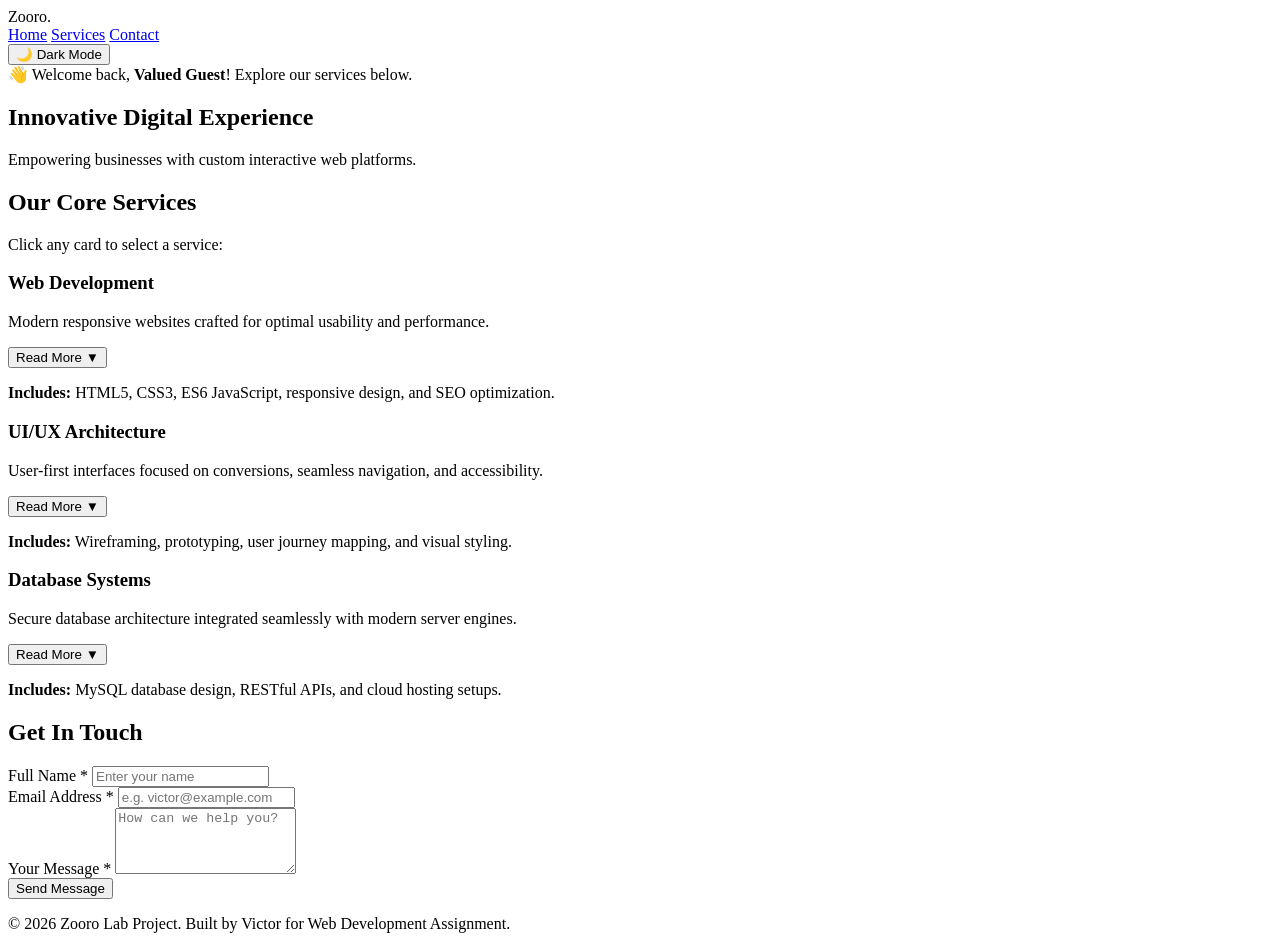
==== index.html @ 73b6a0a0 "Add files via upload" ====
<!DOCTYPE html>
<html lang="en">
<head>
    <meta charset="UTF-8">
    <meta name="viewport" content="width=device-width, initial-scale=1.0">
    <title>Zooro | Smart Web Solutions</title>
    <link rel="stylesheet" href="styles.css">
    <!-- Link External JavaScript with defer -->
    <script src="script.js" defer></script>
</head>
<body>

    <!-- Header Navigation -->
    <header class="navbar">
        <div class="logo">Zooro<span>.</span></div>
        <nav>
            <a href="index.html" class="active">Home</a>
            <a href="#services">Services</a>
            <a href="#contact">Contact</a>
        </nav>
        <button id="theme-toggle-btn" class="theme-btn">🌙 Dark Mode</button>
    </header>

    <!-- Welcome Banner (Rubric Feature 1) -->
    <section class="banner-section">
        <div id="welcome-banner" class="welcome-box">
            <!-- Dynamic JS Welcome Message renders here -->
        </div>
    </section>

    <!-- Main Hero Section -->
    <main class="container">
        <section class="hero">
            <h1>Innovative Digital Experience</h1>
            <p>Empowering businesses with custom interactive web platforms.</p>
        </section>

        <!-- Dynamic Services Section (Rubric Feature 3) -->
        <section id="services" class="services-section">
            <h2>Our Core Services</h2>
            <p>Click any card to select a service:</p>

            <div id="selection-status" class="selection-status" style="display: none;"></div>

            <div class="cards-grid">
                <!-- Service Card 1 -->
                <div class="card interactive-card">
                    <h3>Web Development</h3>
                    <p>Modern responsive websites crafted for optimal usability and performance.</p>
                    <button class="toggle-details-btn" data-target="info-1">Read More ▼</button>
                    <div id="info-1" class="extra-info hidden">
                        <p><strong>Includes:</strong> HTML5, CSS3, ES6 JavaScript, responsive design, and SEO optimization.</p>
                    </div>
                </div>

                <!-- Service Card 2 -->
                <div class="card interactive-card">
                    <h3>UI/UX Architecture</h3>
                    <p>User-first interfaces focused on conversions, seamless navigation, and accessibility.</p>
                    <button class="toggle-details-btn" data-target="info-2">Read More ▼</button>
                    <div id="info-2" class="extra-info hidden">
                        <p><strong>Includes:</strong> Wireframing, prototyping, user journey mapping, and visual styling.</p>
                    </div>
                </div>

                <!-- Service Card 3 -->
                <div class="card interactive-card">
                    <h3>Database Systems</h3>
                    <p>Secure database architecture integrated seamlessly with modern server engines.</p>
                    <button class="toggle-details-btn" data-target="info-3">Read More ▼</button>
                    <div id="info-3" class="extra-info hidden">
                        <p><strong>Includes:</strong> MySQL database design, RESTful APIs, and cloud hosting setups.</p>
                    </div>
                </div>
            </div>
        </section>

        <!-- Form Validation Section (Rubric Feature 2) -->
        <section id="contact" class="contact-section">
            <h2>Get In Touch</h2>
            <form id="contact-form" novalidate>
                <div class="form-group">
                    <label for="fullname">Full Name *</label>
                    <input type="text" id="fullname" name="fullname" placeholder="Enter your name">
                </div>

                <div class="form-group">
                    <label for="email">Email Address *</label>
                    <input type="email" id="email" name="email" placeholder="e.g. victor@example.com">
                </div>

                <div class="form-group">
                    <label for="message">Your Message *</label>
                    <textarea id="message" name="message" rows="4" placeholder="How can we help you?"></textarea>
                </div>

                <button type="submit" class="submit-btn">Send Message</button>
            </form>
        </section>
    </main>

    <footer>
        <p>&copy; 2026 Zooro Lab Project. Built by Victor for Web Development Assignment.</p>
    </footer>

</body>
</html>
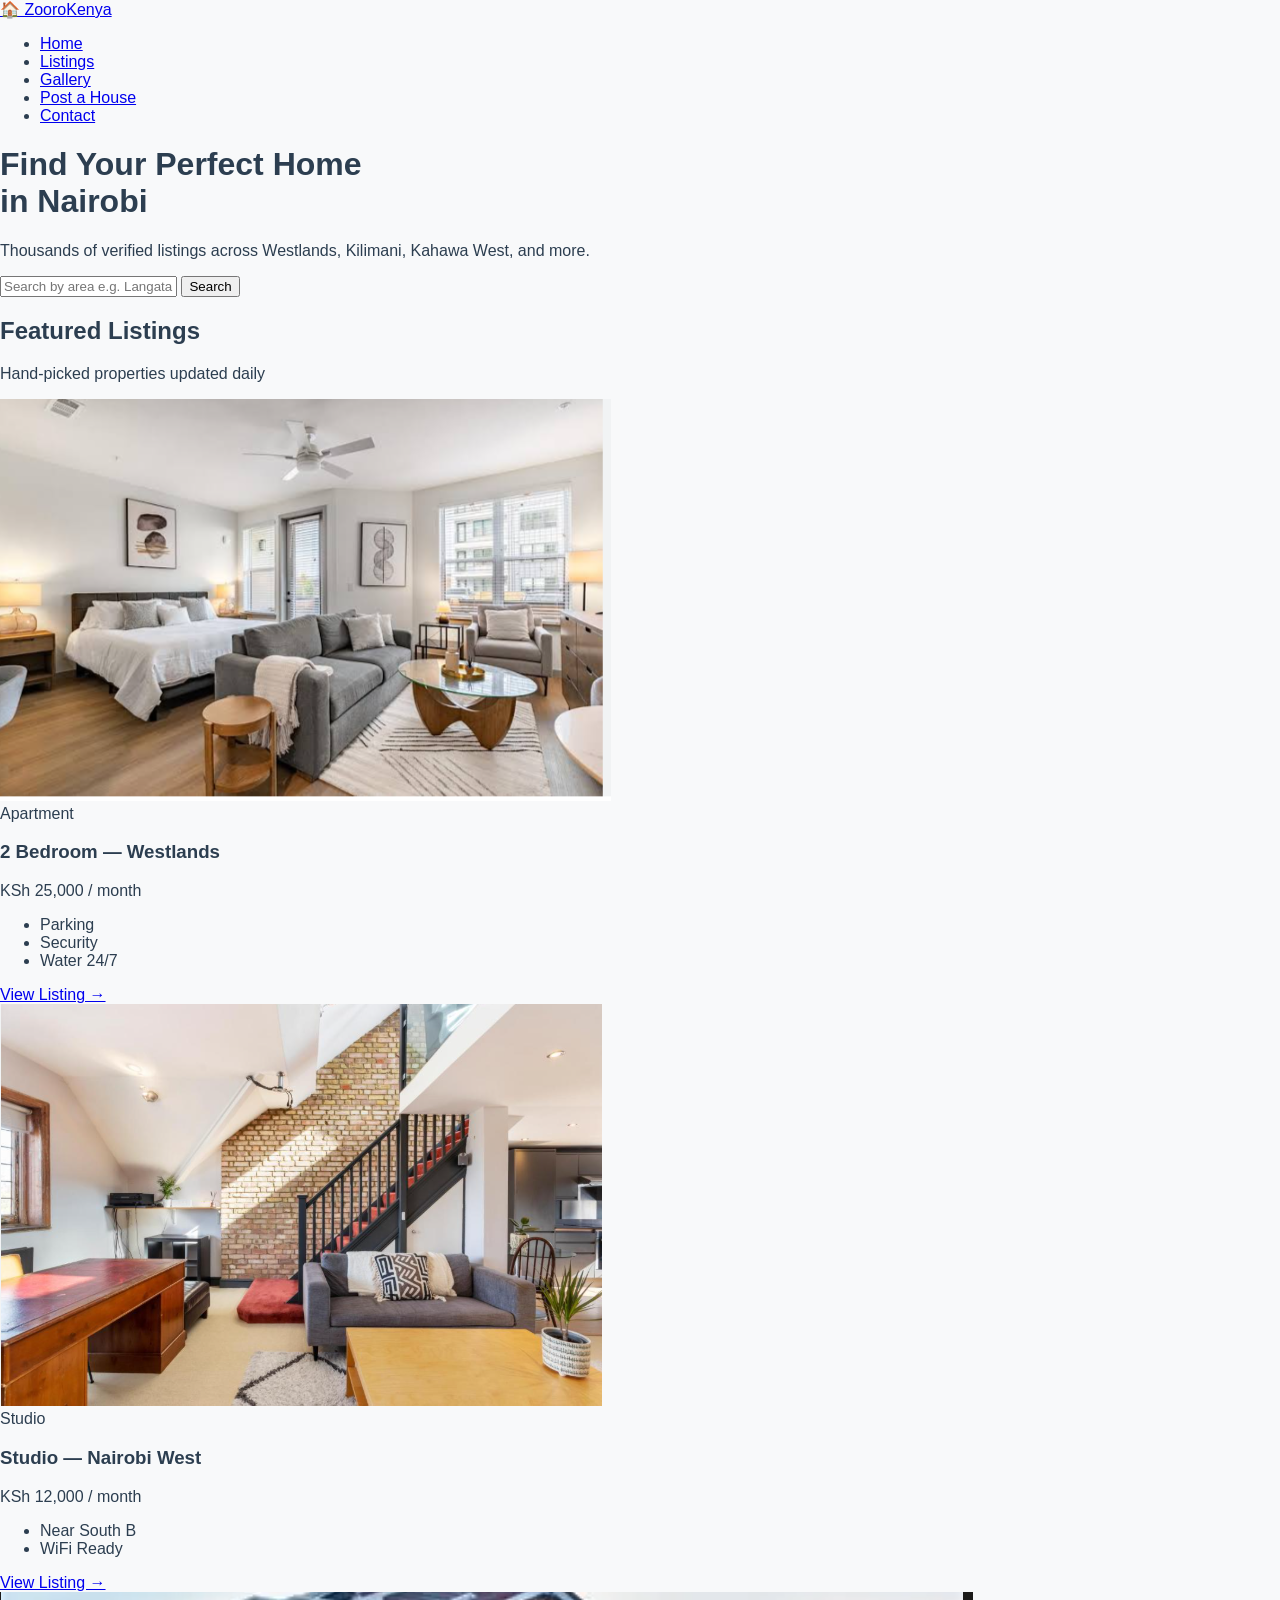
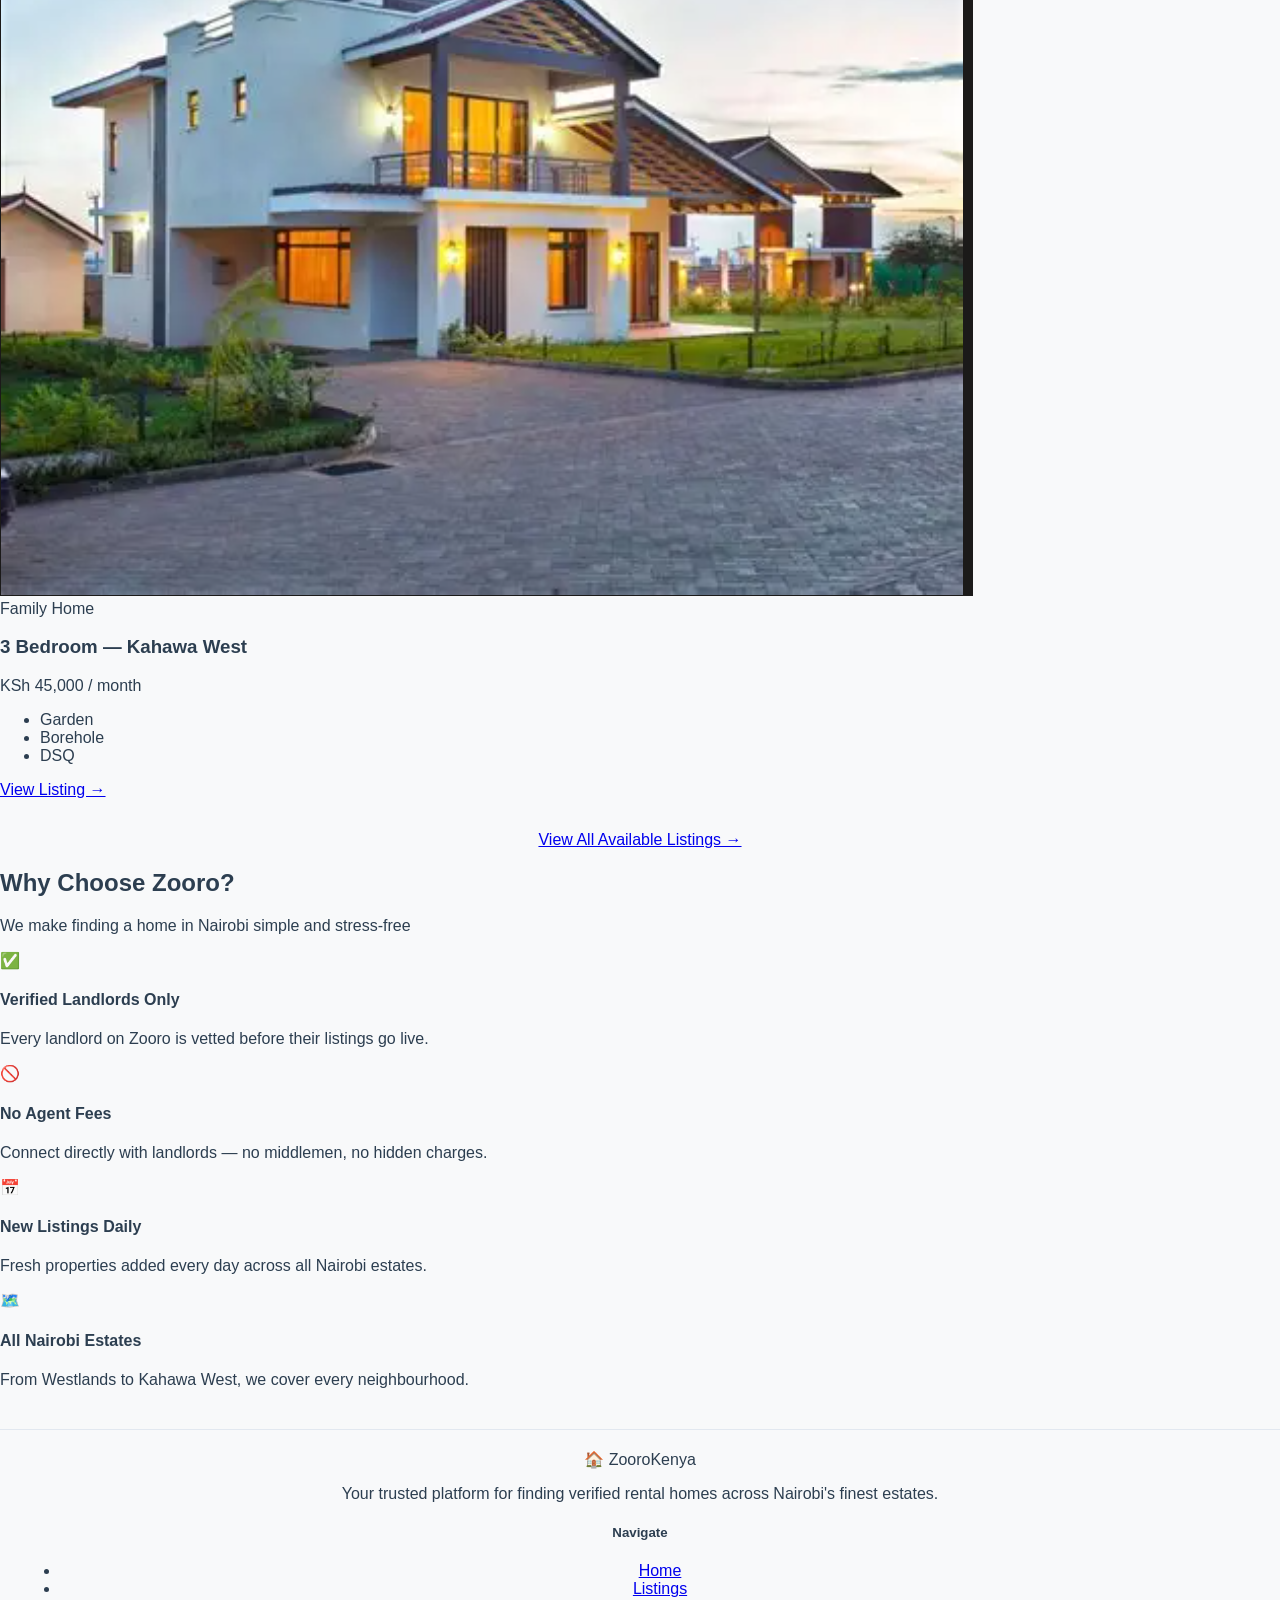
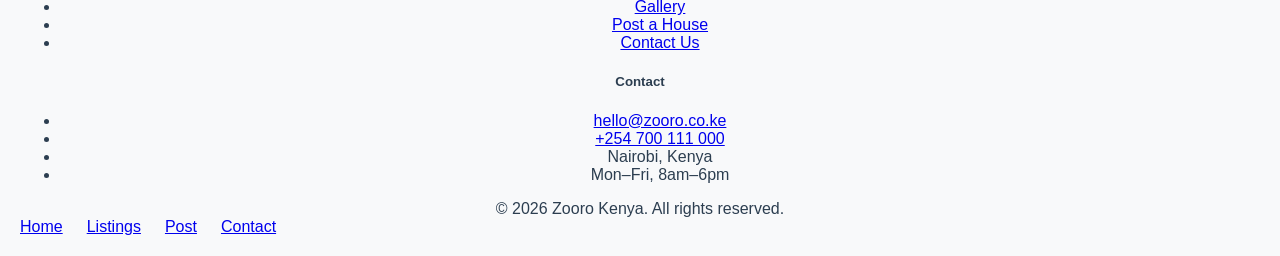
==== commit 1e162455: "Revamp index.html with new layout and content" ====
--- a/index.html
+++ b/index.html
@@ -1,107 +1,165 @@
 <!DOCTYPE html>
 <html lang="en">
 <head>
-    <meta charset="UTF-8">
-    <meta name="viewport" content="width=device-width, initial-scale=1.0">
-    <title>Zooro | Smart Web Solutions</title>
-    <link rel="stylesheet" href="styles.css">
-    <!-- Link External JavaScript with defer -->
-    <script src="script.js" defer></script>
+  <meta charset="UTF-8" />
+  <meta name="viewport" content="width=device-width, initial-scale=1.0" />
+  <title>Zooro — Find Your Home in Nairobi</title>
+  <link rel="stylesheet" href="style.css" />
 </head>
 <body>
 
-    <!-- Header Navigation -->
-    <header class="navbar">
-        <div class="logo">Zooro<span>.</span></div>
-        <nav>
-            <a href="index.html" class="active">Home</a>
-            <a href="#services">Services</a>
-            <a href="#contact">Contact</a>
-        </nav>
-        <button id="theme-toggle-btn" class="theme-btn">🌙 Dark Mode</button>
-    </header>
+  <!-- NAVIGATION -->
+  <nav>
+    <div class="nav-container">
+      <a href="index.html" class="nav-logo">
+        <span class="logo-icon">🏠</span> Zooro<span>Kenya</span>
+      </a>
+      <ul class="nav-links">
+        <li><a href="index.html" class="active">Home</a></li>
+        <li><a href="listings.html">Listings</a></li>
+        <li><a href="gallery.html">Gallery</a></li>
+        <li><a href="post.html" class="nav-cta">Post a House</a></li>
+        <li><a href="contact.html">Contact</a></li>
+      </ul>
+    </div>
+  </nav>
 
-    <!-- Welcome Banner (Rubric Feature 1) -->
-    <section class="banner-section">
-        <div id="welcome-banner" class="welcome-box">
-            <!-- Dynamic JS Welcome Message renders here -->
+  <!-- HERO -->
+  <header class="hero">
+    <div class="hero-content">
+      <h1>Find Your Perfect Home<br/>in <span>Nairobi</span></h1>
+      <p>Thousands of verified listings across Westlands, Kilimani, Kahawa West, and more.</p>
+      <form class="search-bar" action="listings.html" method="get">
+        <input type="text" name="area" placeholder="Search by area e.g. Langata, Kilimani..." />
+        <button type="submit">Search</button>
+      </form>
+    </div>
+  </header>
+
+  <!-- FEATURED LISTINGS -->
+  <section>
+    <h2 class="section-title">Featured Listings</h2>
+    <p class="section-subtitle">Hand-picked properties updated daily</p>
+    <div class="listings-grid">
+
+      <article class="listing-card">
+        <img src="house2.1.png" alt="2 bedroom house in Westlands" />
+        <div class="listing-card-body">
+          <span class="listing-tag">Apartment</span>
+          <h3>2 Bedroom — Westlands</h3>
+          <p class="listing-price">KSh 25,000 <span>/ month</span></p>
+          <ul class="listing-features">
+            <li>Parking</li>
+            <li>Security</li>
+            <li>Water 24/7</li>
+          </ul>
+          <a href="listings.html" class="btn-view">View Listing →</a>
         </div>
-    </section>
+      </article>
 
-    <!-- Main Hero Section -->
-    <main class="container">
-        <section class="hero">
-            <h1>Innovative Digital Experience</h1>
-            <p>Empowering businesses with custom interactive web platforms.</p>
-        </section>
+      <article class="listing-card">
+        <img src="house4.png" alt="Studio apartment near South B" />
+        <div class="listing-card-body">
+          <span class="listing-tag">Studio</span>
+          <h3>Studio — Nairobi West</h3>
+          <p class="listing-price">KSh 12,000 <span>/ month</span></p>
+          <ul class="listing-features">
+            <li>Near South B</li>
+            <li>WiFi Ready</li>
+          </ul>
+          <a href="listings.html" class="btn-view">View Listing →</a>
+        </div>
+      </article>
 
-        <!-- Dynamic Services Section (Rubric Feature 3) -->
-        <section id="services" class="services-section">
-            <h2>Our Core Services</h2>
-            <p>Click any card to select a service:</p>
+      <article class="listing-card">
+        <img src="house3.png" alt="3 bedroom in Kahawa West" />
+        <div class="listing-card-body">
+          <span class="listing-tag">Family Home</span>
+          <h3>3 Bedroom — Kahawa West</h3>
+          <p class="listing-price">KSh 45,000 <span>/ month</span></p>
+          <ul class="listing-features">
+            <li>Garden</li>
+            <li>Borehole</li>
+            <li>DSQ</li>
+          </ul>
+          <a href="listings.html" class="btn-view">View Listing →</a>
+        </div>
+      </article>
 
-            <div id="selection-status" class="selection-status" style="display: none;"></div>
+    </div>
+    <div style="text-align:center; margin-top:2rem;">
+      <a href="listings.html" class="btn-primary">View All Available Listings →</a>
+    </div>
+  </section>
 
-            <div class="cards-grid">
-                <!-- Service Card 1 -->
-                <div class="card interactive-card">
-                    <h3>Web Development</h3>
-                    <p>Modern responsive websites crafted for optimal usability and performance.</p>
-                    <button class="toggle-details-btn" data-target="info-1">Read More ▼</button>
-                    <div id="info-1" class="extra-info hidden">
-                        <p><strong>Includes:</strong> HTML5, CSS3, ES6 JavaScript, responsive design, and SEO optimization.</p>
-                    </div>
-                </div>
+  <!-- WHY ZOORO -->
+  <div class="features-section">
+    <div class="features-inner">
+      <h2 class="section-title">Why Choose Zooro?</h2>
+      <p class="section-subtitle">We make finding a home in Nairobi simple and stress-free</p>
+      <div class="features-grid">
+        <div class="feature-card">
+          <div class="feature-icon">✅</div>
+          <h4>Verified Landlords Only</h4>
+          <p>Every landlord on Zooro is vetted before their listings go live.</p>
+        </div>
+        <div class="feature-card">
+          <div class="feature-icon">🚫</div>
+          <h4>No Agent Fees</h4>
+          <p>Connect directly with landlords — no middlemen, no hidden charges.</p>
+        </div>
+        <div class="feature-card">
+          <div class="feature-icon">📅</div>
+          <h4>New Listings Daily</h4>
+          <p>Fresh properties added every day across all Nairobi estates.</p>
+        </div>
+        <div class="feature-card">
+          <div class="feature-icon">🗺️</div>
+          <h4>All Nairobi Estates</h4>
+          <p>From Westlands to Kahawa West, we cover every neighbourhood.</p>
+        </div>
+      </div>
+    </div>
+  </div>
 
-                <!-- Service Card 2 -->
-                <div class="card interactive-card">
-                    <h3>UI/UX Architecture</h3>
-                    <p>User-first interfaces focused on conversions, seamless navigation, and accessibility.</p>
-                    <button class="toggle-details-btn" data-target="info-2">Read More ▼</button>
-                    <div id="info-2" class="extra-info hidden">
-                        <p><strong>Includes:</strong> Wireframing, prototyping, user journey mapping, and visual styling.</p>
-                    </div>
-                </div>
+  <!-- FOOTER -->
+  <footer>
+    <div class="footer-inner">
+      <div class="footer-brand">
+        <div class="nav-logo">🏠 Zooro<span style="color:var(--gold)">Kenya</span></div>
+        <p>Your trusted platform for finding verified rental homes across Nairobi's finest estates.</p>
+      </div>
+      <div class="footer-col">
+        <h5>Navigate</h5>
+        <ul>
+          <li><a href="index.html">Home</a></li>
+          <li><a href="listings.html">Listings</a></li>
+          <li><a href="gallery.html">Gallery</a></li>
+          <li><a href="post.html">Post a House</a></li>
+          <li><a href="contact.html">Contact Us</a></li>
+        </ul>
+      </div>
+      <div class="footer-col">
+        <h5>Contact</h5>
+        <ul>
+          <li><a href="mailto:hello@zooro.co.ke">hello@zooro.co.ke</a></li>
+          <li><a href="tel:+254700111000">+254 700 111 000</a></li>
+          <li><span>Nairobi, Kenya</span></li>
+          <li><span>Mon–Fri, 8am–6pm</span></li>
+        </ul>
+      </div>
+    </div>
+    <div class="footer-bottom">
+      <span>© 2026 Zooro Kenya. All rights reserved.</span>
+      <div style="display:flex;gap:1.5rem;">
+        <a href="index.html">Home</a>
+        <a href="listings.html">Listings</a>
+        <a href="post.html">Post</a>
+        <a href="contact.html">Contact</a>
+      </div>
+    </div>
+  </footer>
 
-                <!-- Service Card 3 -->
-                <div class="card interactive-card">
-                    <h3>Database Systems</h3>
-                    <p>Secure database architecture integrated seamlessly with modern server engines.</p>
-                    <button class="toggle-details-btn" data-target="info-3">Read More ▼</button>
-                    <div id="info-3" class="extra-info hidden">
-                        <p><strong>Includes:</strong> MySQL database design, RESTful APIs, and cloud hosting setups.</p>
-                    </div>
-                </div>
-            </div>
-        </section>
-
-        <!-- Form Validation Section (Rubric Feature 2) -->
-        <section id="contact" class="contact-section">
-            <h2>Get In Touch</h2>
-            <form id="contact-form" novalidate>
-                <div class="form-group">
-                    <label for="fullname">Full Name *</label>
-                    <input type="text" id="fullname" name="fullname" placeholder="Enter your name">
-                </div>
-
-                <div class="form-group">
-                    <label for="email">Email Address *</label>
-                    <input type="email" id="email" name="email" placeholder="e.g. victor@example.com">
-                </div>
-
-                <div class="form-group">
-                    <label for="message">Your Message *</label>
-                    <textarea id="message" name="message" rows="4" placeholder="How can we help you?"></textarea>
-                </div>
-
-                <button type="submit" class="submit-btn">Send Message</button>
-            </form>
-        </section>
-    </main>
-
-    <footer>
-        <p>&copy; 2026 Zooro Lab Project. Built by Victor for Web Development Assignment.</p>
-    </footer>
-
+  <script src="script.js" defer></script>
 </body>
-</html>+</html>
--- a/style.css
+++ b/style.css
@@ -0,0 +1,199 @@
+/* Base Styles */
+:root {
+    --bg-color: #f8f9fa;
+    --text-color: #2c3e50;
+    --card-bg: #ffffff;
+    --primary-color: #3498db;
+    --accent-color: #2ecc71;
+    --border-color: #e2e8f0;
+}
+
+body.dark-theme {
+    --bg-color: #1a1a2e;
+    --text-color: #e6e6e6;
+    --card-bg: #16213e;
+    --primary-color: #0f3460;
+    --border-color: #0f3460;
+}
+
+body {
+    font-family: 'Segoe UI', Tahoma, Geneva, Verdana, sans-serif;
+    background-color: var(--bg-color);
+    color: var(--text-color);
+    margin: 0;
+    padding: 0;
+    transition: background-color 0.3s ease, color 0.3s ease;
+}
+
+.container {
+    max-width: 1100px;
+    margin: 0 auto;
+    padding: 20px;
+}
+
+/* Navbar */
+.navbar {
+    display: flex;
+    justify-content: space-between;
+    align-items: center;
+    background-color: var(--card-bg);
+    padding: 15px 30px;
+    box-shadow: 0 2px 10px rgba(0,0,0,0.05);
+}
+
+.logo {
+    font-size: 1.5rem;
+    font-weight: bold;
+}
+.logo span { color: var(--primary-color); }
+
+.navbar nav a {
+    margin: 0 15px;
+    text-decoration: none;
+    color: var(--text-color);
+    font-weight: 500;
+}
+
+.theme-btn {
+    padding: 8px 16px;
+    border-radius: 20px;
+    border: 1px solid var(--border-color);
+    cursor: pointer;
+    background: transparent;
+    color: var(--text-color);
+}
+
+/* Welcome Banner */
+.welcome-box {
+    background-color: #e8f4fd;
+    color: #1e40af;
+    padding: 12px 20px;
+    text-align: center;
+    border-bottom: 2px solid #bfdbfe;
+    font-size: 1rem;
+}
+
+body.dark-theme .welcome-box {
+    background-color: #1e293b;
+    color: #93c5fd;
+    border-color: #334155;
+}
+
+/* Cards Grid */
+.cards-grid {
+    display: grid;
+    grid-template-columns: repeat(auto-fit, minmax(280px, 1fr));
+    gap: 20px;
+    margin-top: 20px;
+}
+
+.card {
+    background-color: var(--card-bg);
+    padding: 25px;
+    border-radius: 8px;
+    border: 2px solid var(--border-color);
+    cursor: pointer;
+    transition: transform 0.2s ease, border-color 0.2s ease;
+}
+
+.card:hover {
+    transform: translateY(-4px);
+}
+
+.card-selected {
+    border-color: var(--accent-color) !important;
+    box-shadow: 0 0 15px rgba(46, 204, 113, 0.3);
+}
+
+.selection-status {
+    background-color: #d1fae5;
+    color: #065f46;
+    padding: 12px;
+    border-radius: 6px;
+    margin-bottom: 15px;
+}
+
+/* Expandable Content */
+.hidden { display: none; }
+
+.toggle-details-btn {
+    background: none;
+    border: none;
+    color: var(--primary-color);
+    cursor: pointer;
+    font-weight: bold;
+    padding: 0;
+    margin-top: 10px;
+}
+
+.extra-info {
+    margin-top: 10px;
+    padding-top: 10px;
+    border-top: 1px dashed var(--border-color);
+    font-size: 0.9rem;
+}
+
+/* Form Styling & Validation States */
+.contact-section {
+    background-color: var(--card-bg);
+    padding: 30px;
+    border-radius: 8px;
+    margin-top: 40px;
+}
+
+.form-group {
+    margin-bottom: 20px;
+}
+
+.form-group label {
+    display: block;
+    margin-bottom: 8px;
+    font-weight: 600;
+}
+
+.form-group input, .form-group textarea {
+    width: 100%;
+    padding: 10px;
+    border: 1px solid var(--border-color);
+    border-radius: 5px;
+    box-sizing: border-box;
+    background-color: var(--bg-color);
+    color: var(--text-color);
+}
+
+.input-error {
+    border-color: #e74c3c !important;
+    background-color: #fdf2f2 !important;
+}
+
+.error-text {
+    color: #e74c3c;
+    font-size: 0.85rem;
+    margin-top: 5px;
+    display: block;
+}
+
+.success-message {
+    background-color: #d1fae5;
+    color: #065f46;
+    padding: 15px;
+    border-radius: 5px;
+    margin-top: 15px;
+}
+
+.submit-btn {
+    background-color: var(--primary-color);
+    color: white;
+    padding: 12px 24px;
+    border: none;
+    border-radius: 5px;
+    cursor: pointer;
+    font-size: 1rem;
+}
+
+footer {
+    text-align: center;
+    padding: 20px;
+    margin-top: 40px;
+    border-top: 1px solid var(--border-color);
+}
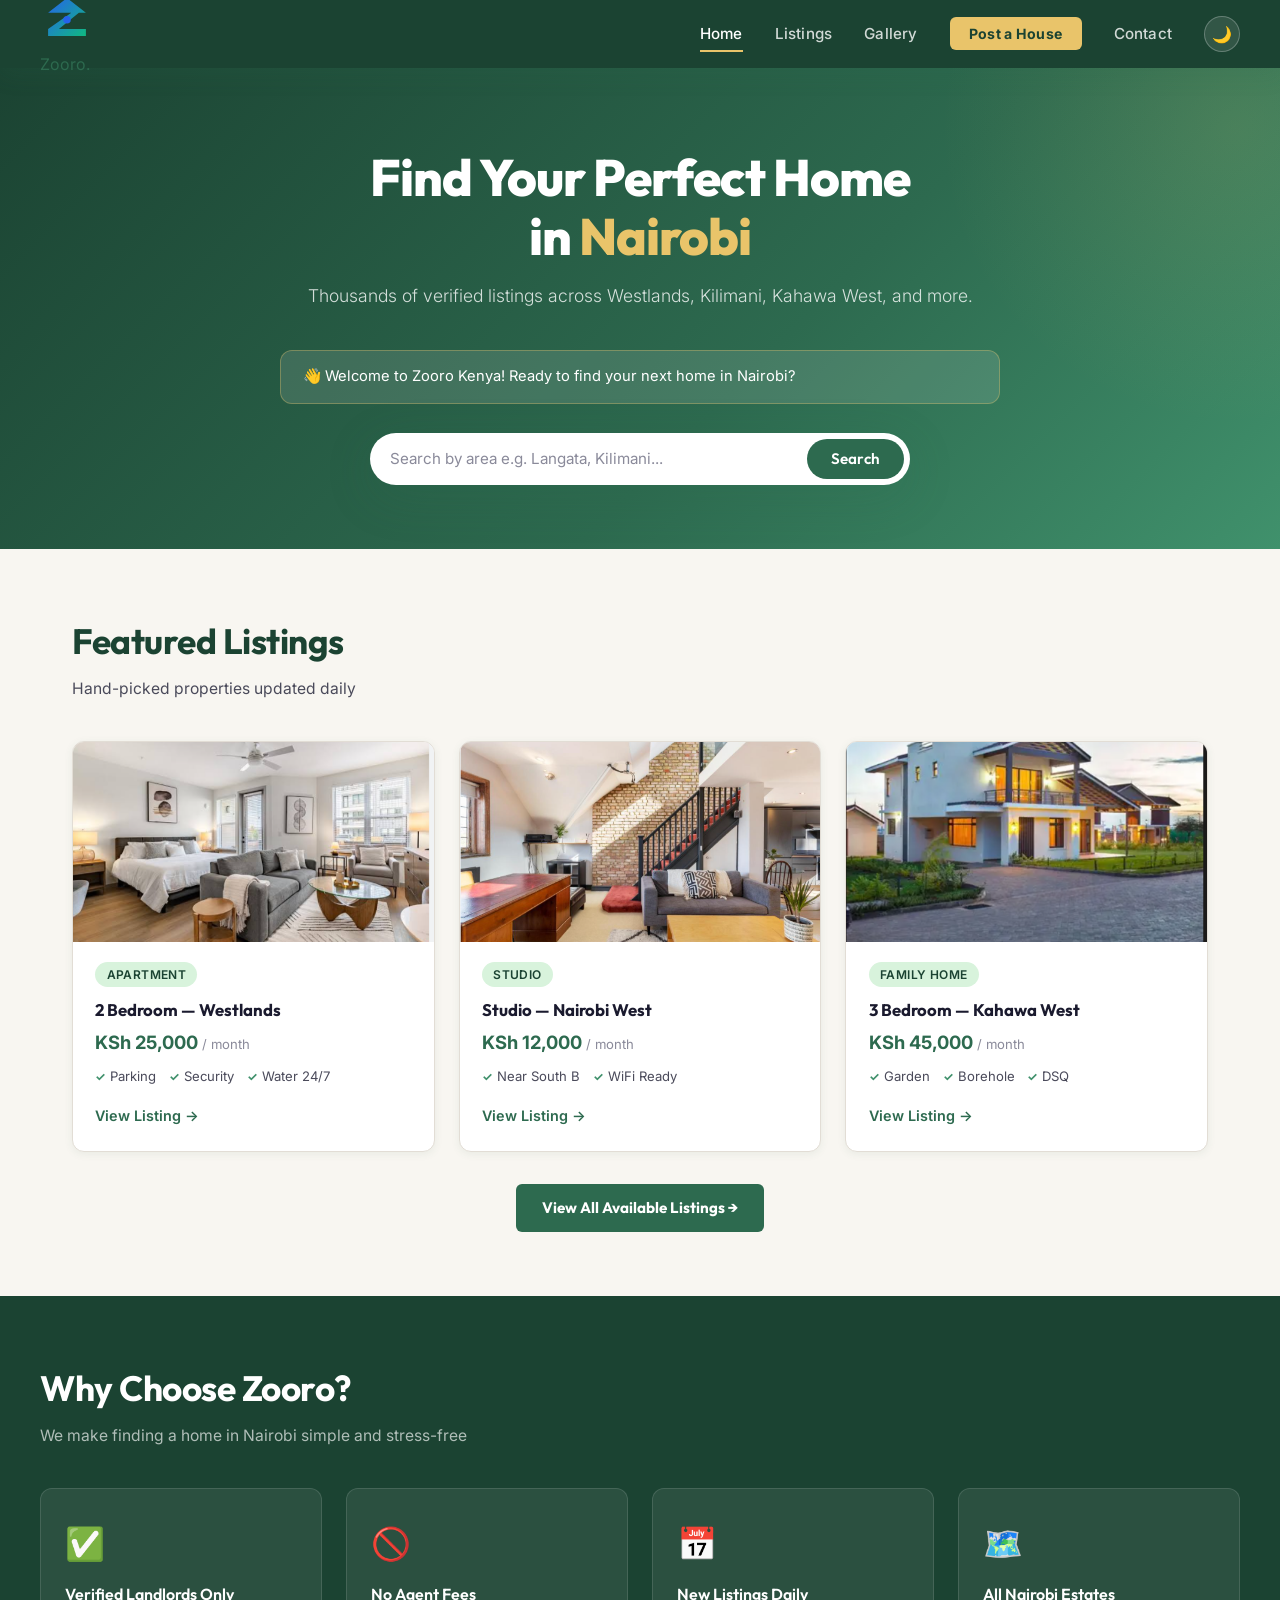
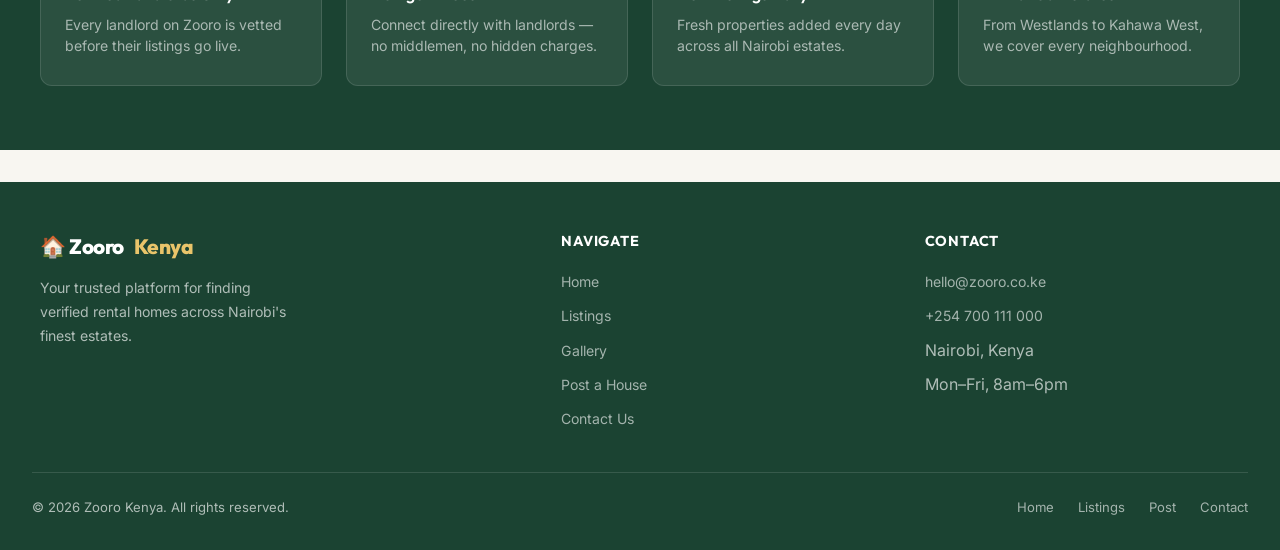
==== commit f3c10560: "Replace logo with SVG and gradient background Updated navigation logo to use SVG and added gradient." ====
--- a/index.html
+++ b/index.html
@@ -5,15 +5,28 @@
   <meta name="viewport" content="width=device-width, initial-scale=1.0" />
   <title>Zooro — Find Your Home in Nairobi</title>
   <link rel="stylesheet" href="style.css" />
+  
 </head>
 <body>
 
   <!-- NAVIGATION -->
   <nav>
     <div class="nav-container">
-      <a href="index.html" class="nav-logo">
-        <span class="logo-icon">🏠</span> Zooro<span>Kenya</span>
-      </a>
+      <a href="index.html" class="brand-logo">
+  <svg class="logo-svg" viewBox="0 0 100 100" xmlns="http://www.w3.org/2000/svg">
+    <defs>
+      <linearGradient id="zooroGradient" x1="0%" y1="0%" x2="100%" y2="100%">
+        <stop offset="0%" stop-color="#2563EB" /> <!-- Modern Indigo Blue -->
+        <stop offset="100%" stop-color="#10B981" /> <!-- Fresh Emerald Green -->
+      </linearGradient>
+    </defs>
+    <!-- Roof + Z-letter combined mark -->
+    <path d="M 15 42 L 50 15 L 85 42 L 72 42 L 35 72 L 85 72 L 85 85 L 15 85 L 15 72 L 58 42 Z" fill="url(#zooroGradient)" />
+    <!-- Accent Door/Location Pin element -->
+    <circle cx="50" cy="55" r="7" fill="#2563EB" />
+  </svg>
+  <span class="brand-name">Zooro<span class="brand-dot">.</span></span>
+</a>
       <ul class="nav-links">
         <li><a href="index.html" class="active">Home</a></li>
         <li><a href="listings.html">Listings</a></li>
--- a/style.css
+++ b/style.css
@@ -1,199 +1,1419 @@
-/* Base Styles */
+/* ============================================
+   ZOORO KENYA — External Stylesheet
+   CSS Lab | Web Application Development
+   ============================================ */
+
+/* --- Google Fonts Import --- */
+@import url('https://fonts.googleapis.com/css2?family=Outfit:wght@300;400;600;700;800&family=Inter:wght@300;400;500;600&display=swap');
+
+/* --- CSS Custom Properties (Tokens) --- */
 :root {
-    --bg-color: #f8f9fa;
-    --text-color: #2c3e50;
-    --card-bg: #ffffff;
-    --primary-color: #3498db;
-    --accent-color: #2ecc71;
-    --border-color: #e2e8f0;
-}
-
+  --green-dark:   #1B4332;
+  --green-main:   #2D6A4F;
+  --green-mid:    #40916C;
+  --green-light:  #95D5B2;
+  --green-pale:   #D8F3DC;
+  --gold:         #E9C46A;
+  --gold-dark:    #C9A227;
+  --bg:           #F8F6F1;
+  --bg-card:      #FFFFFF;
+  --text-dark:    #1A1A2E;
+  --text-mid:     #4A4A5A;
+  --text-light:   #8A8A9A;
+  --border:       #E2DDD5;
+  --shadow-sm:    0 2px 8px rgba(45,106,79,0.08);
+  --shadow-md:    0 6px 24px rgba(45,106,79,0.14);
+  --shadow-lg:    0 12px 48px rgba(45,106,79,0.18);
+  --radius-sm:    6px;
+  --radius-md:    12px;
+  --radius-lg:    20px;
+  --font-display: 'Outfit', sans-serif;
+  --font-body:    'Inter', sans-serif;
+  --transition:   all 0.3s cubic-bezier(0.4, 0, 0.2, 1);
+}
+
+/* --- Reset & Base --- */
+*, *::before, *::after {
+  box-sizing: border-box;
+  margin: 0;
+  padding: 0;
+}
+
+html { scroll-behavior: smooth; }
+
+body {
+  font-family: var(--font-body);
+  background-color: var(--bg);
+  color: var(--text-dark);
+  line-height: 1.6;
+  font-size: 16px;
+}
+
+img {
+  max-width: 100%;
+  display: block;
+}
+
+a {
+  color: var(--green-main);
+  text-decoration: none;
+  transition: var(--transition);
+}
+
+a:hover { color: var(--green-dark); }
+
+ul { list-style: none; }
+
+/* ============================================
+   NAVIGATION BAR — Flexbox
+   ============================================ */
+nav {
+  background-color: var(--green-dark);
+  padding: 0 2rem;
+  position: sticky;
+  top: 0;
+  z-index: 1000;
+  box-shadow: var(--shadow-md);
+}
+
+.nav-container {
+  display: flex;
+  align-items: center;
+  justify-content: space-between;
+  max-width: 1200px;
+  margin: 0 auto;
+  height: 68px;
+}
+
+.nav-logo {
+  display: flex;
+  align-items: center;
+  gap: 10px;
+  font-family: var(--font-display);
+  font-size: 1.6rem;
+  font-weight: 800;
+  color: #fff;
+  letter-spacing: -0.5px;
+}
+
+.nav-logo span {
+  color: var(--gold);
+}
+
+.nav-logo .logo-icon {
+  font-size: 1.4rem;
+}
+
+.nav-links {
+  display: flex;
+  align-items: center;
+  gap: 2rem;
+}
+
+.nav-links a {
+  color: rgba(255,255,255,0.80);
+  font-family: var(--font-body);
+  font-size: 0.95rem;
+  font-weight: 500;
+  padding: 0.4rem 0;
+  position: relative;
+  letter-spacing: 0.2px;
+}
+
+.nav-links a::after {
+  content: '';
+  position: absolute;
+  bottom: -2px;
+  left: 0;
+  width: 0;
+  height: 2px;
+  background: var(--gold);
+  transition: var(--transition);
+}
+
+.nav-links a:hover,
+.nav-links a.active {
+  color: #fff;
+}
+
+.nav-links a:hover::after,
+.nav-links a.active::after {
+  width: 100%;
+}
+
+.nav-links a.nav-cta {
+  background: var(--gold);
+  color: var(--green-dark);
+  padding: 0.5rem 1.2rem;
+  border-radius: var(--radius-sm);
+  font-weight: 700;
+  font-size: 0.88rem;
+  letter-spacing: 0.3px;
+}
+
+.nav-links a.nav-cta:hover {
+  background: var(--gold-dark);
+  color: #fff;
+}
+
+.nav-links a.nav-cta::after { display: none; }
+
+/* ============================================
+   HERO SECTION (index.html)
+   ============================================ */
+.hero {
+  background: linear-gradient(135deg, var(--green-dark) 0%, var(--green-main) 60%, var(--green-mid) 100%);
+  padding: 5rem 2rem 4rem;
+  text-align: center;
+  position: relative;
+  overflow: hidden;
+}
+
+.hero::before {
+  content: '';
+  position: absolute;
+  top: -50%;
+  right: -20%;
+  width: 600px;
+  height: 600px;
+  background: radial-gradient(circle, rgba(233,196,106,0.12) 0%, transparent 70%);
+  pointer-events: none;
+}
+
+.hero-content {
+  max-width: 720px;
+  margin: 0 auto;
+  position: relative;
+  z-index: 1;
+}
+
+.hero h1 {
+  font-family: var(--font-display);
+  font-size: clamp(2rem, 5vw, 3.2rem);
+  font-weight: 800;
+  color: #fff;
+  line-height: 1.15;
+  letter-spacing: -1px;
+  margin-bottom: 1rem;
+}
+
+.hero h1 span { color: var(--gold); }
+
+.hero p {
+  color: rgba(255,255,255,0.80);
+  font-size: 1.1rem;
+  margin-bottom: 2.5rem;
+  font-weight: 300;
+}
+
+/* Search Bar */
+.search-bar {
+  display: flex;
+  gap: 0;
+  max-width: 540px;
+  margin: 0 auto;
+  background: #fff;
+  border-radius: 50px;
+  padding: 6px 6px 6px 20px;
+  box-shadow: var(--shadow-lg);
+  align-items: center;
+}
+
+.search-bar input {
+  flex: 1;
+  border: none;
+  outline: none;
+  font-family: var(--font-body);
+  font-size: 0.95rem;
+  color: var(--text-dark);
+  background: transparent;
+}
+
+.search-bar input::placeholder { color: var(--text-light); }
+
+.search-bar button {
+  background: var(--green-main);
+  color: #fff;
+  border: none;
+  padding: 0.65rem 1.5rem;
+  border-radius: 50px;
+  font-family: var(--font-display);
+  font-size: 0.95rem;
+  font-weight: 600;
+  cursor: pointer;
+  transition: var(--transition);
+}
+
+.search-bar button:hover {
+  background: var(--green-dark);
+  transform: scale(1.03);
+}
+
+/* ============================================
+   SECTION SHARED STYLES
+   ============================================ */
+section {
+  padding: 4rem 2rem;
+  max-width: 1200px;
+  margin: 0 auto;
+}
+
+.section-title {
+  font-family: var(--font-display);
+  font-size: clamp(1.5rem, 3vw, 2.2rem);
+  font-weight: 700;
+  color: var(--green-dark);
+  margin-bottom: 0.4rem;
+  letter-spacing: -0.5px;
+}
+
+.section-subtitle {
+  color: var(--text-mid);
+  margin-bottom: 2.5rem;
+  font-size: 0.98rem;
+}
+
+/* ============================================
+   LISTING CARDS
+   ============================================ */
+.listings-grid {
+  display: grid;
+  grid-template-columns: repeat(auto-fit, minmax(280px, 1fr));
+  gap: 1.5rem;
+}
+
+.listing-card {
+  background: var(--bg-card);
+  border-radius: var(--radius-md);
+  overflow: hidden;
+  box-shadow: var(--shadow-sm);
+  border: 1px solid var(--border);
+  transition: var(--transition);
+}
+
+.listing-card:hover {
+  transform: translateY(-6px);
+  box-shadow: var(--shadow-lg);
+}
+
+.listing-card img {
+  width: 100%;
+  height: 200px;
+  object-fit: cover;
+}
+
+.listing-card-body {
+  padding: 1.2rem 1.4rem 1.4rem;
+}
+
+.listing-tag {
+  display: inline-block;
+  background: var(--green-pale);
+  color: var(--green-dark);
+  font-size: 0.75rem;
+  font-weight: 600;
+  padding: 0.2rem 0.7rem;
+  border-radius: 50px;
+  margin-bottom: 0.6rem;
+  letter-spacing: 0.4px;
+  text-transform: uppercase;
+}
+
+.listing-card h3 {
+  font-family: var(--font-display);
+  font-size: 1.05rem;
+  font-weight: 700;
+  color: var(--text-dark);
+  margin-bottom: 0.3rem;
+}
+
+.listing-price {
+  font-size: 1.15rem;
+  font-weight: 700;
+  color: var(--green-main);
+  margin-bottom: 0.5rem;
+}
+
+.listing-price span {
+  font-size: 0.82rem;
+  font-weight: 400;
+  color: var(--text-light);
+}
+
+.listing-features {
+  display: flex;
+  gap: 0.8rem;
+  flex-wrap: wrap;
+  margin-bottom: 1rem;
+}
+
+.listing-features li {
+  font-size: 0.82rem;
+  color: var(--text-mid);
+  display: flex;
+  align-items: center;
+  gap: 4px;
+}
+
+.listing-features li::before {
+  content: '✓';
+  color: var(--green-mid);
+  font-weight: 700;
+  font-size: 0.75rem;
+}
+
+.btn-view {
+  display: inline-flex;
+  align-items: center;
+  gap: 6px;
+  color: var(--green-main);
+  font-weight: 600;
+  font-size: 0.9rem;
+  transition: var(--transition);
+}
+
+.btn-view:hover {
+  gap: 10px;
+  color: var(--green-dark);
+}
+
+/* ============================================
+   WHY CHOOSE ZOORO — Feature Grid
+   ============================================ */
+.features-section {
+  background: var(--green-dark);
+  padding: 4rem 2rem;
+}
+
+.features-inner {
+  max-width: 1200px;
+  margin: 0 auto;
+}
+
+.features-section .section-title { color: #fff; }
+.features-section .section-subtitle { color: rgba(255,255,255,0.65); }
+
+.features-grid {
+  display: grid;
+  grid-template-columns: repeat(auto-fit, minmax(220px, 1fr));
+  gap: 1.5rem;
+  margin-top: 2rem;
+}
+
+.feature-card {
+  background: rgba(255,255,255,0.07);
+  border: 1px solid rgba(255,255,255,0.12);
+  border-radius: var(--radius-md);
+  padding: 1.8rem 1.5rem;
+  transition: var(--transition);
+}
+
+.feature-card:hover {
+  background: rgba(233,196,106,0.12);
+  border-color: var(--gold);
+  transform: translateY(-4px);
+}
+
+.feature-icon {
+  font-size: 2rem;
+  margin-bottom: 0.8rem;
+}
+
+.feature-card h4 {
+  font-family: var(--font-display);
+  color: #fff;
+  font-size: 1rem;
+  font-weight: 600;
+  margin-bottom: 0.4rem;
+}
+
+.feature-card p {
+  color: rgba(255,255,255,0.60);
+  font-size: 0.88rem;
+  line-height: 1.5;
+}
+
+/* ============================================
+   FILTER BAR (listings.html)
+   ============================================ */
+.filter-bar {
+  background: var(--bg-card);
+  border: 1px solid var(--border);
+  border-radius: var(--radius-md);
+  padding: 1.2rem 1.5rem;
+  display: flex;
+  gap: 1rem;
+  flex-wrap: wrap;
+  align-items: flex-end;
+  margin-bottom: 2rem;
+  box-shadow: var(--shadow-sm);
+}
+
+.filter-group {
+  display: flex;
+  flex-direction: column;
+  gap: 4px;
+  flex: 1;
+  min-width: 150px;
+}
+
+.filter-group label {
+  font-size: 0.78rem;
+  font-weight: 600;
+  color: var(--text-mid);
+  text-transform: uppercase;
+  letter-spacing: 0.5px;
+}
+
+.filter-group select {
+  padding: 0.6rem 0.9rem;
+  border: 1.5px solid var(--border);
+  border-radius: var(--radius-sm);
+  font-family: var(--font-body);
+  font-size: 0.92rem;
+  color: var(--text-dark);
+  background: var(--bg);
+  cursor: pointer;
+  transition: var(--transition);
+  appearance: none;
+  background-image: url("data:image/svg+xml,%3Csvg xmlns='http://www.w3.org/2000/svg' width='12' height='8' viewBox='0 0 12 8'%3E%3Cpath d='M1 1l5 5 5-5' stroke='%232D6A4F' stroke-width='1.5' fill='none' stroke-linecap='round'/%3E%3C/svg%3E");
+  background-repeat: no-repeat;
+  background-position: right 12px center;
+  padding-right: 2rem;
+}
+
+.filter-group select:focus {
+  outline: none;
+  border-color: var(--green-main);
+  box-shadow: 0 0 0 3px rgba(45,106,79,0.12);
+}
+
+/* Summary Table */
+.summary-table {
+  width: 100%;
+  border-collapse: collapse;
+  margin-top: 2.5rem;
+  background: var(--bg-card);
+  border-radius: var(--radius-md);
+  overflow: hidden;
+  box-shadow: var(--shadow-sm);
+}
+
+.summary-table th {
+  background: var(--green-dark);
+  color: #fff;
+  font-family: var(--font-display);
+  font-size: 0.88rem;
+  font-weight: 600;
+  padding: 1rem 1.2rem;
+  text-align: left;
+  letter-spacing: 0.4px;
+  text-transform: uppercase;
+}
+
+.summary-table td {
+  padding: 0.9rem 1.2rem;
+  font-size: 0.92rem;
+  color: var(--text-mid);
+  border-bottom: 1px solid var(--border);
+}
+
+.summary-table tr:last-child td { border-bottom: none; }
+
+.summary-table tr:hover td {
+  background: var(--green-pale);
+}
+
+.status-badge {
+  display: inline-block;
+  padding: 0.2rem 0.7rem;
+  border-radius: 50px;
+  font-size: 0.75rem;
+  font-weight: 600;
+}
+
+.status-badge.available {
+  background: #D8F3DC;
+  color: var(--green-dark);
+}
+
+.status-badge.taken {
+  background: #FFE5E5;
+  color: #C0392B;
+}
+
+/* ============================================
+   FORMS (post.html & contact.html)
+   ============================================ */
+.form-section {
+  max-width: 720px;
+  margin: 0 auto;
+  padding: 3rem 2rem;
+}
+
+.form-header {
+  margin-bottom: 2.5rem;
+}
+
+.form-header h2 {
+  font-family: var(--font-display);
+  font-size: clamp(1.6rem, 3vw, 2.2rem);
+  font-weight: 800;
+  color: var(--green-dark);
+  margin-bottom: 0.4rem;
+  letter-spacing: -0.5px;
+}
+
+.form-header p {
+  color: var(--text-mid);
+  font-size: 0.98rem;
+}
+
+.form-card {
+  background: var(--bg-card);
+  border-radius: var(--radius-lg);
+  padding: 2.5rem;
+  box-shadow: var(--shadow-md);
+  border: 1px solid var(--border);
+}
+
+.form-group {
+  margin-bottom: 1.4rem;
+}
+
+.form-group label {
+  display: block;
+  font-size: 0.85rem;
+  font-weight: 600;
+  color: var(--text-dark);
+  margin-bottom: 0.45rem;
+  letter-spacing: 0.2px;
+}
+
+.form-group input,
+.form-group select,
+.form-group textarea {
+  width: 100%;
+  padding: 0.75rem 1rem;
+  border: 1.5px solid var(--border);
+  border-radius: var(--radius-sm);
+  font-family: var(--font-body);
+  font-size: 0.95rem;
+  color: var(--text-dark);
+  background: var(--bg);
+  transition: var(--transition);
+}
+
+.form-group input::placeholder,
+.form-group textarea::placeholder {
+  color: var(--text-light);
+}
+
+.form-group input:focus,
+.form-group select:focus,
+.form-group textarea:focus {
+  outline: none;
+  border-color: var(--green-main);
+  background: #fff;
+  box-shadow: 0 0 0 3px rgba(45,106,79,0.10);
+}
+
+.form-group textarea {
+  resize: vertical;
+  min-height: 120px;
+  line-height: 1.6;
+}
+
+.form-row {
+  display: grid;
+  grid-template-columns: 1fr 1fr;
+  gap: 1rem;
+}
+
+/* File Upload */
+.file-upload-area {
+  border: 2px dashed var(--green-light);
+  border-radius: var(--radius-md);
+  padding: 2rem;
+  text-align: center;
+  background: var(--green-pale);
+  cursor: pointer;
+  transition: var(--transition);
+}
+
+.file-upload-area:hover {
+  border-color: var(--green-main);
+  background: #C7EDCC;
+}
+
+.file-upload-area input[type="file"] {
+  display: none;
+}
+
+.file-upload-area .upload-icon { font-size: 2rem; margin-bottom: 0.5rem; }
+
+.file-upload-area p {
+  color: var(--green-dark);
+  font-size: 0.9rem;
+  font-weight: 500;
+}
+
+.file-upload-area span {
+  color: var(--text-light);
+  font-size: 0.8rem;
+}
+
+/* Checkbox */
+.checkbox-label {
+  display: flex;
+  align-items: flex-start;
+  gap: 0.7rem;
+  font-size: 0.88rem;
+  color: var(--text-mid);
+  cursor: pointer;
+  line-height: 1.5;
+}
+
+.checkbox-label input[type="checkbox"] {
+  width: 18px;
+  height: 18px;
+  min-width: 18px;
+  accent-color: var(--green-main);
+  cursor: pointer;
+  margin-top: 2px;
+}
+
+/* Submit Button */
+.btn-submit {
+  width: 100%;
+  padding: 1rem;
+  background: var(--green-main);
+  color: #fff;
+  border: none;
+  border-radius: var(--radius-sm);
+  font-family: var(--font-display);
+  font-size: 1rem;
+  font-weight: 700;
+  cursor: pointer;
+  transition: var(--transition);
+  letter-spacing: 0.3px;
+  margin-top: 0.5rem;
+}
+
+.btn-submit:hover {
+  background: var(--green-dark);
+  transform: translateY(-2px);
+  box-shadow: var(--shadow-md);
+}
+
+.btn-submit:active { transform: translateY(0); }
+
+/* ============================================
+   CONTACT PAGE LAYOUT
+   ============================================ */
+.contact-layout {
+  display: grid;
+  grid-template-columns: 1fr 380px;
+  gap: 3rem;
+  max-width: 1100px;
+  margin: 0 auto;
+  padding: 3rem 2rem;
+  align-items: start;
+}
+
+.contact-details-card {
+  background: var(--green-dark);
+  border-radius: var(--radius-lg);
+  padding: 2.5rem;
+  color: #fff;
+  position: sticky;
+  top: 90px;
+}
+
+.contact-details-card h3 {
+  font-family: var(--font-display);
+  font-size: 1.3rem;
+  font-weight: 700;
+  margin-bottom: 2rem;
+  color: var(--gold);
+}
+
+.contact-item {
+  display: flex;
+  align-items: flex-start;
+  gap: 1rem;
+  margin-bottom: 1.5rem;
+}
+
+.contact-item-icon {
+  font-size: 1.3rem;
+  min-width: 2rem;
+  text-align: center;
+}
+
+.contact-item-text p {
+  font-size: 0.88rem;
+  color: rgba(255,255,255,0.55);
+  margin-bottom: 2px;
+  text-transform: uppercase;
+  font-weight: 600;
+  letter-spacing: 0.4px;
+}
+
+.contact-item-text a,
+.contact-item-text span {
+  color: #fff;
+  font-size: 0.95rem;
+}
+
+.contact-item-text a:hover { color: var(--gold); }
+
+.social-links {
+  display: flex;
+  gap: 0.8rem;
+  margin-top: 2rem;
+  padding-top: 1.5rem;
+  border-top: 1px solid rgba(255,255,255,0.15);
+}
+
+.social-link {
+  display: flex;
+  align-items: center;
+  justify-content: center;
+  width: 40px;
+  height: 40px;
+  border-radius: 50%;
+  background: rgba(255,255,255,0.10);
+  color: #fff;
+  font-size: 0.85rem;
+  font-weight: 600;
+  transition: var(--transition);
+}
+
+.social-link:hover {
+  background: var(--gold);
+  color: var(--green-dark);
+  transform: translateY(-3px);
+}
+
+/* ============================================
+   GALLERY PAGE — CSS Flip Cards (SIGNATURE)
+   ============================================ */
+.gallery-hero {
+  background: linear-gradient(135deg, var(--green-dark), var(--green-mid));
+  padding: 3.5rem 2rem;
+  text-align: center;
+}
+
+.gallery-hero h1 {
+  font-family: var(--font-display);
+  font-size: clamp(1.8rem, 4vw, 2.8rem);
+  font-weight: 800;
+  color: #fff;
+  letter-spacing: -0.5px;
+}
+
+.gallery-hero p {
+  color: rgba(255,255,255,0.75);
+  margin-top: 0.5rem;
+  font-size: 1rem;
+}
+
+.gallery-grid {
+  display: grid;
+  grid-template-columns: repeat(auto-fill, minmax(280px, 1fr));
+  gap: 2rem;
+  padding: 3rem 2rem;
+  max-width: 1200px;
+  margin: 0 auto;
+}
+
+/* Flip Card */
+.flip-card {
+  height: 320px;
+  perspective: 1000px;
+  cursor: pointer;
+}
+
+.flip-card-inner {
+  position: relative;
+  width: 100%;
+  height: 100%;
+  transition: transform 0.65s cubic-bezier(0.4, 0, 0.2, 1);
+  transform-style: preserve-3d;
+}
+
+.flip-card:hover .flip-card-inner {
+  transform: rotateY(180deg);
+}
+
+.flip-card-front,
+.flip-card-back {
+  position: absolute;
+  width: 100%;
+  height: 100%;
+  backface-visibility: hidden;
+  border-radius: var(--radius-md);
+  overflow: hidden;
+}
+
+/* Front */
+.flip-card-front {
+  background: var(--bg-card);
+  box-shadow: var(--shadow-sm);
+  border: 1px solid var(--border);
+}
+
+.flip-card-front img {
+  width: 100%;
+  height: 220px;
+  object-fit: cover;
+}
+
+.flip-card-front .card-caption {
+  padding: 1rem 1.2rem;
+}
+
+.flip-card-front .card-caption h4 {
+  font-family: var(--font-display);
+  font-size: 1rem;
+  font-weight: 700;
+  color: var(--text-dark);
+  margin-bottom: 0.2rem;
+}
+
+.flip-card-front .card-caption p {
+  font-size: 0.82rem;
+  color: var(--text-light);
+}
+
+/* Back */
+.flip-card-back {
+  background: linear-gradient(145deg, var(--green-dark), var(--green-main));
+  transform: rotateY(180deg);
+  display: flex;
+  flex-direction: column;
+  align-items: center;
+  justify-content: center;
+  padding: 2rem;
+  text-align: center;
+  gap: 0.8rem;
+}
+
+.flip-card-back .back-icon {
+  font-size: 2.5rem;
+  margin-bottom: 0.4rem;
+}
+
+.flip-card-back h4 {
+  font-family: var(--font-display);
+  color: #fff;
+  font-size: 1.15rem;
+  font-weight: 700;
+}
+
+.flip-card-back .back-price {
+  color: var(--gold);
+  font-size: 1.3rem;
+  font-weight: 800;
+  font-family: var(--font-display);
+}
+
+.flip-card-back p {
+  color: rgba(255,255,255,0.75);
+  font-size: 0.88rem;
+  line-height: 1.5;
+}
+
+.flip-card-back a {
+  display: inline-block;
+  margin-top: 0.5rem;
+  padding: 0.55rem 1.4rem;
+  background: var(--gold);
+  color: var(--green-dark);
+  border-radius: 50px;
+  font-weight: 700;
+  font-size: 0.88rem;
+  transition: var(--transition);
+}
+
+.flip-card-back a:hover {
+  background: #fff;
+  transform: scale(1.05);
+}
+
+/* ============================================
+   FOOTER
+   ============================================ */
+footer {
+  background: var(--green-dark);
+  color: rgba(255,255,255,0.65);
+  padding: 3rem 2rem 2rem;
+  margin-top: 2rem;
+}
+
+.footer-inner {
+  max-width: 1200px;
+  margin: 0 auto;
+  display: grid;
+  grid-template-columns: 1.5fr repeat(2, 1fr);
+  gap: 3rem;
+  margin-bottom: 2.5rem;
+}
+
+.footer-brand p {
+  font-size: 0.88rem;
+  line-height: 1.7;
+  max-width: 260px;
+  margin-top: 0.8rem;
+}
+
+.footer-brand .nav-logo {
+  font-size: 1.3rem;
+  color: #fff;
+}
+
+.footer-col h5 {
+  font-family: var(--font-display);
+  color: #fff;
+  font-size: 0.9rem;
+  font-weight: 700;
+  text-transform: uppercase;
+  letter-spacing: 0.8px;
+  margin-bottom: 1rem;
+}
+
+.footer-col ul {
+  display: flex;
+  flex-direction: column;
+  gap: 0.55rem;
+}
+
+.footer-col ul a {
+  color: rgba(255,255,255,0.60);
+  font-size: 0.88rem;
+  transition: var(--transition);
+}
+
+.footer-col ul a:hover { color: var(--gold); }
+
+.footer-bottom {
+  border-top: 1px solid rgba(255,255,255,0.12);
+  padding-top: 1.5rem;
+  display: flex;
+  justify-content: space-between;
+  align-items: center;
+  font-size: 0.82rem;
+}
+
+.footer-bottom a { color: rgba(255,255,255,0.60); }
+.footer-bottom a:hover { color: var(--gold); }
+
+/* ============================================
+   BUTTONS & BADGES
+   ============================================ */
+.btn-primary {
+  display: inline-flex;
+  align-items: center;
+  gap: 8px;
+  background: var(--green-main);
+  color: #fff;
+  padding: 0.75rem 1.6rem;
+  border-radius: var(--radius-sm);
+  font-family: var(--font-display);
+  font-weight: 700;
+  font-size: 0.95rem;
+  border: none;
+  cursor: pointer;
+  transition: var(--transition);
+}
+
+.btn-primary:hover {
+  background: var(--green-dark);
+  color: #fff;
+  transform: translateY(-2px);
+  box-shadow: var(--shadow-md);
+}
+
+.btn-outline {
+  display: inline-flex;
+  align-items: center;
+  gap: 8px;
+  background: transparent;
+  color: var(--green-main);
+  padding: 0.7rem 1.5rem;
+  border-radius: var(--radius-sm);
+  font-family: var(--font-display);
+  font-weight: 700;
+  font-size: 0.95rem;
+  border: 2px solid var(--green-main);
+  cursor: pointer;
+  transition: var(--transition);
+}
+
+.btn-outline:hover {
+  background: var(--green-main);
+  color: #fff;
+}
+
+/* ============================================
+   PAGE HEADER (inner pages)
+   ============================================ */
+.page-header {
+  background: linear-gradient(135deg, var(--green-dark) 0%, var(--green-mid) 100%);
+  padding: 3rem 2rem;
+  text-align: center;
+}
+
+.page-header h1 {
+  font-family: var(--font-display);
+  color: #fff;
+  font-size: clamp(1.8rem, 4vw, 2.5rem);
+  font-weight: 800;
+  letter-spacing: -0.5px;
+}
+
+.page-header p {
+  color: rgba(255,255,255,0.75);
+  margin-top: 0.5rem;
+  font-size: 1rem;
+}
+
+/* ============================================
+   RESPONSIVE DESIGN
+   ============================================ */
+@media (max-width: 900px) {
+  .contact-layout {
+    grid-template-columns: 1fr;
+  }
+  .contact-details-card { position: static; }
+  .footer-inner { grid-template-columns: 1fr 1fr; gap: 2rem; }
+  .footer-brand { grid-column: 1 / -1; }
+}
+
+@media (max-width: 640px) {
+  .nav-links { gap: 1rem; }
+  .nav-links a { font-size: 0.85rem; }
+  .form-row { grid-template-columns: 1fr; }
+  .filter-bar { flex-direction: column; }
+  .filter-group { min-width: 100%; }
+  .footer-inner { grid-template-columns: 1fr; }
+  .footer-bottom { flex-direction: column; gap: 0.5rem; text-align: center; }
+  .gallery-grid { grid-template-columns: 1fr; }
+  .listings-grid { grid-template-columns: 1fr; }
+  .features-grid { grid-template-columns: 1fr 1fr; }
+}
+
+@media (max-width: 420px) {
+  nav { padding: 0 1rem; }
+  .nav-logo { font-size: 1.3rem; }
+  .nav-links { gap: 0.7rem; }
+  .nav-links a.nav-cta { padding: 0.45rem 0.9rem; }
+  .features-grid { grid-template-columns: 1fr; }
+}
+
+/* ============================================
+   ACCESSIBILITY & MOTION
+   ============================================ */
+@media (prefers-reduced-motion: reduce) {
+  *, *::before, *::after {
+    animation-duration: 0.01ms !important;
+    transition-duration: 0.01ms !important;
+  }
+  .flip-card-inner { transition: none; }
+}
+
+:focus-visible {
+  outline: 3px solid var(--gold);
+  outline-offset: 3px;
+}
+
+
+/* ============================================
+   JAVASCRIPT LAB ENHANCEMENTS
+   (styles for elements created by script.js)
+   ============================================ */
+ 
+/* --- Welcome banner (Home) --- */
+.js-welcome-banner {
+  display: flex;
+  align-items: center;
+  justify-content: space-between;
+  gap: 1rem;
+  flex-wrap: wrap;
+  background: rgba(255,255,255,0.12);
+  border: 1px solid rgba(233,196,106,0.35);
+  color: #fff;
+  padding: 0.9rem 1.4rem;
+  border-radius: var(--radius-md);
+  margin-bottom: 1.8rem;
+  font-size: 0.92rem;
+  animation: fadeSlideDown 0.5s ease;
+}
+ 
+.js-welcome-banner strong { color: var(--gold); }
+ 
+.js-welcome-banner button {
+  background: transparent;
+  border: 1px solid rgba(255,255,255,0.4);
+  color: rgba(255,255,255,0.85);
+  padding: 0.35rem 0.8rem;
+  border-radius: 50px;
+  font-size: 0.78rem;
+  cursor: pointer;
+  transition: var(--transition);
+  white-space: nowrap;
+}
+ 
+.js-welcome-banner button:hover {
+  background: var(--gold);
+  color: var(--green-dark);
+  border-color: var(--gold);
+}
+ 
+@keyframes fadeSlideDown {
+  from { opacity: 0; transform: translateY(-10px); }
+  to   { opacity: 1; transform: translateY(0); }
+}
+ 
+/* --- Theme toggle button (all pages) --- */
+#theme-toggle-btn {
+  background: rgba(255,255,255,0.1);
+  border: 1px solid rgba(255,255,255,0.25);
+  color: #fff;
+  width: 36px;
+  height: 36px;
+  border-radius: 50%;
+  cursor: pointer;
+  font-size: 1rem;
+  display: flex;
+  align-items: center;
+  justify-content: center;
+  transition: var(--transition);
+}
+ 
+#theme-toggle-btn:hover {
+  background: var(--gold);
+  border-color: var(--gold);
+  transform: rotate(20deg);
+}
+ 
+/* --- Dark theme: reuses the same design tokens the CSS lab defined --- */
 body.dark-theme {
-    --bg-color: #1a1a2e;
-    --text-color: #e6e6e6;
-    --card-bg: #16213e;
-    --primary-color: #0f3460;
-    --border-color: #0f3460;
-}
-
-body {
-    font-family: 'Segoe UI', Tahoma, Geneva, Verdana, sans-serif;
-    background-color: var(--bg-color);
-    color: var(--text-color);
-    margin: 0;
-    padding: 0;
-    transition: background-color 0.3s ease, color 0.3s ease;
-}
-
-.container {
-    max-width: 1100px;
-    margin: 0 auto;
-    padding: 20px;
-}
-
-/* Navbar */
-.navbar {
-    display: flex;
-    justify-content: space-between;
-    align-items: center;
-    background-color: var(--card-bg);
-    padding: 15px 30px;
-    box-shadow: 0 2px 10px rgba(0,0,0,0.05);
-}
-
-.logo {
-    font-size: 1.5rem;
-    font-weight: bold;
-}
-.logo span { color: var(--primary-color); }
-
-.navbar nav a {
-    margin: 0 15px;
-    text-decoration: none;
-    color: var(--text-color);
-    font-weight: 500;
-}
-
-.theme-btn {
-    padding: 8px 16px;
-    border-radius: 20px;
-    border: 1px solid var(--border-color);
-    cursor: pointer;
-    background: transparent;
-    color: var(--text-color);
-}
-
-/* Welcome Banner */
-.welcome-box {
-    background-color: #e8f4fd;
-    color: #1e40af;
-    padding: 12px 20px;
-    text-align: center;
-    border-bottom: 2px solid #bfdbfe;
-    font-size: 1rem;
-}
-
-body.dark-theme .welcome-box {
-    background-color: #1e293b;
-    color: #93c5fd;
-    border-color: #334155;
-}
-
-/* Cards Grid */
-.cards-grid {
-    display: grid;
-    grid-template-columns: repeat(auto-fit, minmax(280px, 1fr));
-    gap: 20px;
-    margin-top: 20px;
-}
-
-.card {
-    background-color: var(--card-bg);
-    padding: 25px;
-    border-radius: 8px;
-    border: 2px solid var(--border-color);
-    cursor: pointer;
-    transition: transform 0.2s ease, border-color 0.2s ease;
-}
-
-.card:hover {
-    transform: translateY(-4px);
-}
-
-.card-selected {
-    border-color: var(--accent-color) !important;
-    box-shadow: 0 0 15px rgba(46, 204, 113, 0.3);
-}
-
-.selection-status {
-    background-color: #d1fae5;
-    color: #065f46;
-    padding: 12px;
-    border-radius: 6px;
-    margin-bottom: 15px;
-}
-
-/* Expandable Content */
-.hidden { display: none; }
-
-.toggle-details-btn {
-    background: none;
-    border: none;
-    color: var(--primary-color);
-    cursor: pointer;
-    font-weight: bold;
-    padding: 0;
-    margin-top: 10px;
-}
-
-.extra-info {
-    margin-top: 10px;
-    padding-top: 10px;
-    border-top: 1px dashed var(--border-color);
-    font-size: 0.9rem;
-}
-
-/* Form Styling & Validation States */
-.contact-section {
-    background-color: var(--card-bg);
-    padding: 30px;
-    border-radius: 8px;
-    margin-top: 40px;
-}
-
-.form-group {
-    margin-bottom: 20px;
-}
-
-.form-group label {
-    display: block;
-    margin-bottom: 8px;
-    font-weight: 600;
-}
-
-.form-group input, .form-group textarea {
-    width: 100%;
-    padding: 10px;
-    border: 1px solid var(--border-color);
-    border-radius: 5px;
-    box-sizing: border-box;
-    background-color: var(--bg-color);
-    color: var(--text-color);
-}
-
+  --bg:         #0F1A15;
+  --bg-card:    #17261F;
+  --text-dark:  #EDEDED;
+  --text-mid:   #B9C2BD;
+  --text-light: #8AA398;
+  --border:     #2A3B33;
+}
+ 
+body.dark-theme .listing-tag { background: rgba(149,213,178,0.15); }
+body.dark-theme .form-group input,
+body.dark-theme .form-group select,
+body.dark-theme .form-group textarea { background: #10201A; color: var(--text-dark); }
+body.dark-theme .summary-table tbody tr:nth-child(even) { background: rgba(255,255,255,0.03); }
+ 
+/* --- Back-to-top button (all pages) --- */
+#back-to-top {
+  position: fixed;
+  right: 1.5rem;
+  bottom: 1.5rem;
+  width: 46px;
+  height: 46px;
+  border-radius: 50%;
+  background: var(--gold);
+  color: var(--green-dark);
+  border: none;
+  font-size: 1.2rem;
+  font-weight: 700;
+  cursor: pointer;
+  box-shadow: var(--shadow-lg);
+  opacity: 0;
+  visibility: hidden;
+  transform: translateY(10px);
+  transition: var(--transition);
+  z-index: 999;
+}
+ 
+#back-to-top.show {
+  opacity: 1;
+  visibility: visible;
+  transform: translateY(0);
+}
+ 
+#back-to-top:hover { background: var(--gold-dark); transform: translateY(-3px); }
+ 
+/* --- Form validation states (Post a House / Contact) --- */
 .input-error {
-    border-color: #e74c3c !important;
-    background-color: #fdf2f2 !important;
-}
-
-.error-text {
-    color: #e74c3c;
-    font-size: 0.85rem;
-    margin-top: 5px;
-    display: block;
-}
-
-.success-message {
-    background-color: #d1fae5;
-    color: #065f46;
-    padding: 15px;
-    border-radius: 5px;
-    margin-top: 15px;
-}
-
-.submit-btn {
-    background-color: var(--primary-color);
-    color: white;
-    padding: 12px 24px;
-    border: none;
-    border-radius: 5px;
-    cursor: pointer;
-    font-size: 1rem;
-}
-
-footer {
-    text-align: center;
-    padding: 20px;
-    margin-top: 40px;
-    border-top: 1px solid var(--border-color);
-}+  border-color: #D64545 !important;
+  box-shadow: 0 0 0 3px rgba(214,69,69,0.12) !important;
+}
+ 
+.field-error {
+  display: block;
+  color: #D64545;
+  font-size: 0.78rem;
+  margin-top: 0.35rem;
+  font-weight: 500;
+  animation: fadeSlideDown 0.25s ease;
+}
+ 
+/* --- Toast confirmation messages --- */
+.form-toast {
+  position: fixed;
+  left: 50%;
+  bottom: 2rem;
+  transform: translate(-50%, 20px);
+  background: var(--green-dark);
+  color: #fff;
+  padding: 0.9rem 1.6rem;
+  border-radius: var(--radius-md);
+  box-shadow: var(--shadow-lg);
+  font-size: 0.92rem;
+  font-weight: 500;
+  opacity: 0;
+  z-index: 2000;
+  transition: var(--transition);
+  max-width: 90vw;
+  text-align: center;
+}
+ 
+.form-toast.error { background: #B23A3A; }
+ 
+.form-toast.show {
+  opacity: 1;
+  transform: translate(-50%, 0);
+}
+ 
+/* --- Gallery favourite button --- */
+.flip-card { position: relative; }
+ 
+.favorite-btn {
+  position: absolute;
+  top: 10px;
+  right: 10px;
+  width: 36px;
+  height: 36px;
+  border-radius: 50%;
+  border: none;
+  background: rgba(27,67,50,0.55);
+  color: #fff;
+  font-size: 1.1rem;
+  cursor: pointer;
+  display: flex;
+  align-items: center;
+  justify-content: center;
+  z-index: 2;
+  transition: var(--transition);
+}
+ 
+.favorite-btn:hover { background: rgba(27,67,50,0.85); transform: scale(1.1); }
+.favorite-btn.active { color: #FF5C5C; background: #fff; }
+ 
+.favorites-counter {
+  margin-top: 0.8rem;
+  font-size: 0.92rem;
+  color: rgba(255,255,255,0.75);
+  font-weight: 500;
+}
+ 
+/* --- Listings: expandable details panel --- */
+.details-panel {
+  max-height: 0;
+  overflow: hidden;
+  opacity: 0;
+  transition: var(--transition);
+  font-size: 0.85rem;
+  color: var(--text-mid);
+  line-height: 1.5;
+}
+ 
+.details-panel.open {
+  max-height: 200px;
+  opacity: 1;
+  margin-top: 0.8rem;
+  padding-top: 0.8rem;
+  border-top: 1px dashed var(--border);
+}
+ 
+/* --- Listings: live filter result count --- */
+.filter-results-count {
+  margin: -0.5rem 0 1.5rem;
+  color: var(--text-mid);
+  font-size: 0.9rem;
+  font-weight: 500;
+}
+ 
+/* ============================================
+   POST/HUNT TOGGLE (post.html)
+   ============================================ */
+.page-eyebrow {
+  display: inline-block;
+  background: rgba(255,255,255,0.15);
+  color: var(--gold);
+  font-size: 0.75rem;
+  font-weight: 700;
+  letter-spacing: 1px;
+  text-transform: uppercase;
+  padding: 0.35rem 0.9rem;
+  border-radius: 50px;
+  margin-bottom: 0.8rem;
+}
+
+.form-toggle {
+  display: flex;
+  gap: 0.75rem;
+  max-width: 720px;
+  margin: 0 auto 1.8rem;
+}
+
+.toggle-tab {
+  flex: 1;
+  padding: 1rem 1.2rem;
+  border-radius: var(--radius-md);
+  border: 1.5px solid var(--border);
+  background: var(--bg-card);
+  color: var(--text-mid);
+  font-family: var(--font-body);
+  font-size: 0.95rem;
+  font-weight: 700;
+  cursor: pointer;
+  transition: var(--transition);
+  text-align: center;
+}
+
+.toggle-tab:hover {
+  border-color: var(--green-mid);
+  color: var(--green-dark);
+}
+
+.toggle-tab.active {
+  background: var(--green-dark);
+  border-color: var(--green-dark);
+  color: #fff;
+  box-shadow: var(--shadow-md);
+}
+
+.form-panel.hidden {
+  display: none;
+}
+
+.hunt-badge {
+  display: inline-block;
+  background: var(--green-pale);
+  color: var(--green-dark);
+  font-size: 0.75rem;
+  font-weight: 700;
+  letter-spacing: 0.3px;
+  padding: 0.3rem 0.8rem;
+  border-radius: 50px;
+  margin-bottom: 0.7rem;
+}
+
+.optional-tag {
+  color: var(--text-light);
+  font-weight: 400;
+  text-transform: none;
+  letter-spacing: 0;
+}
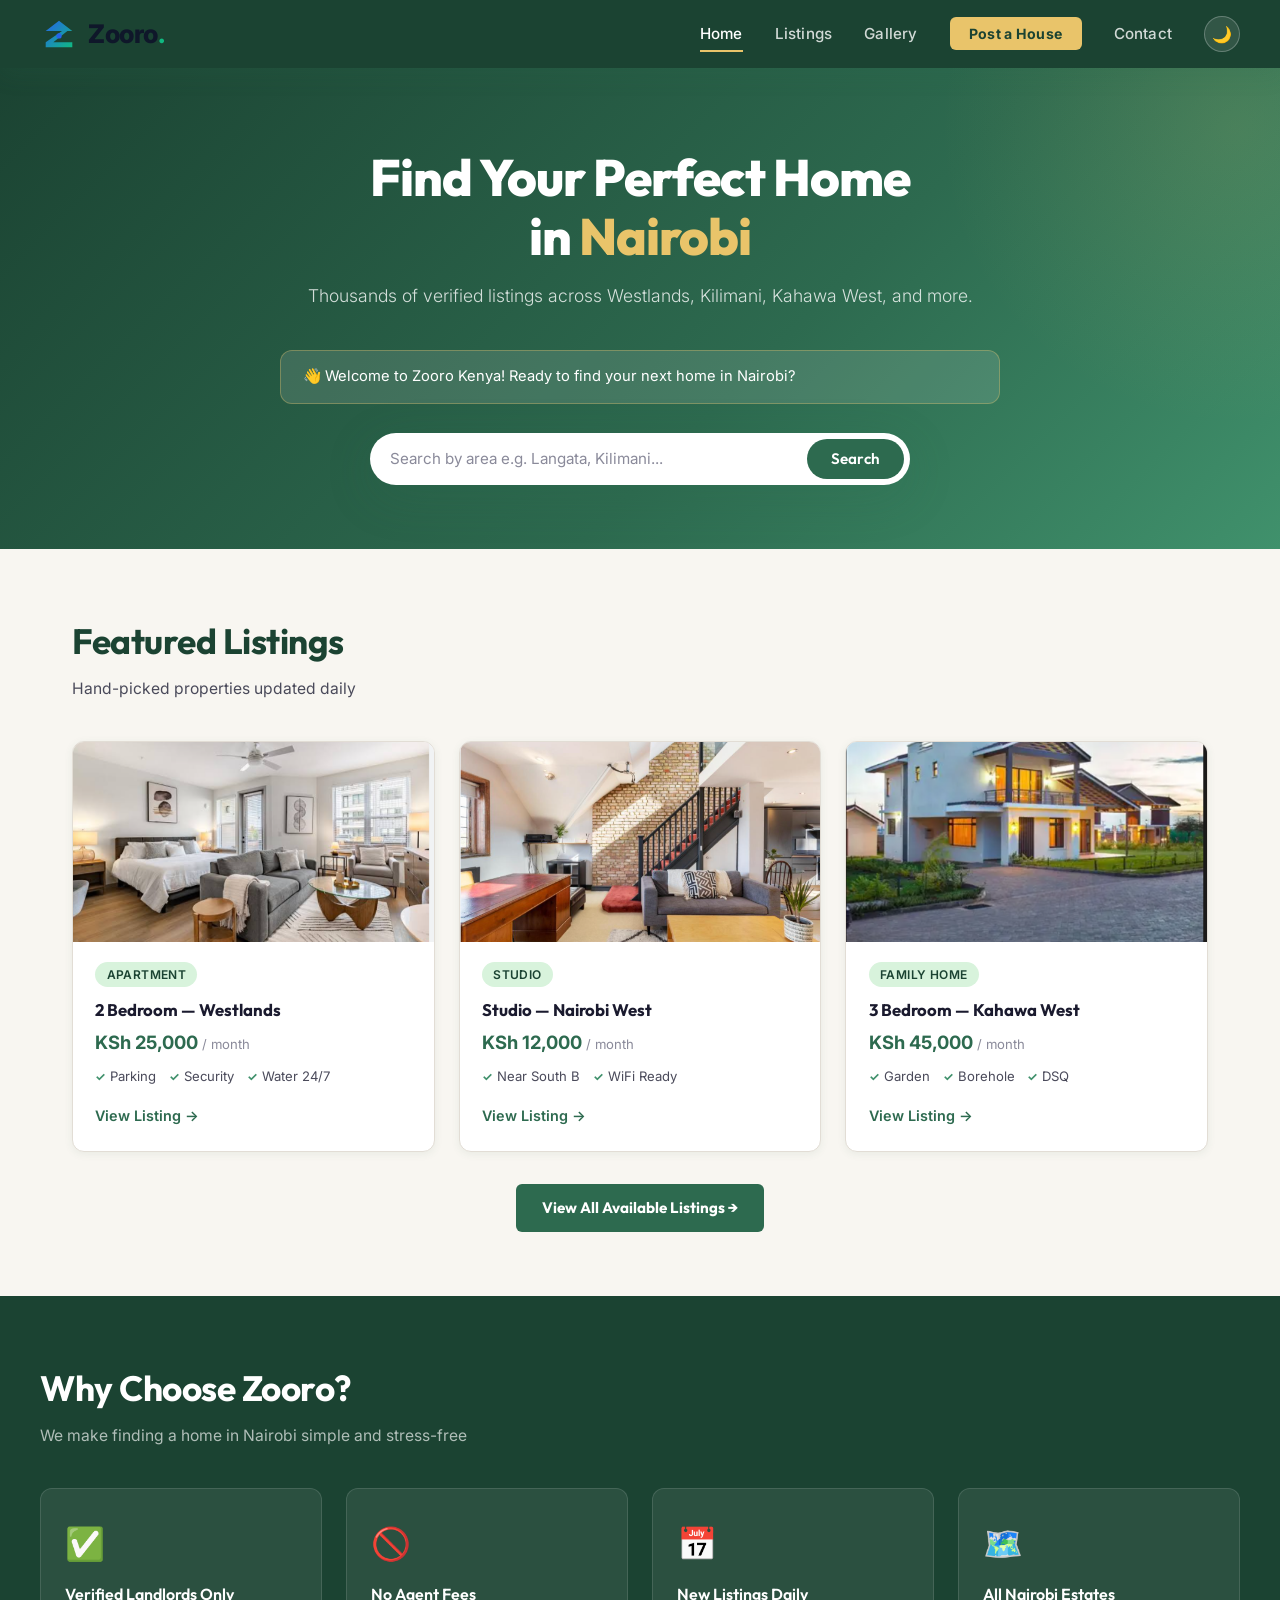
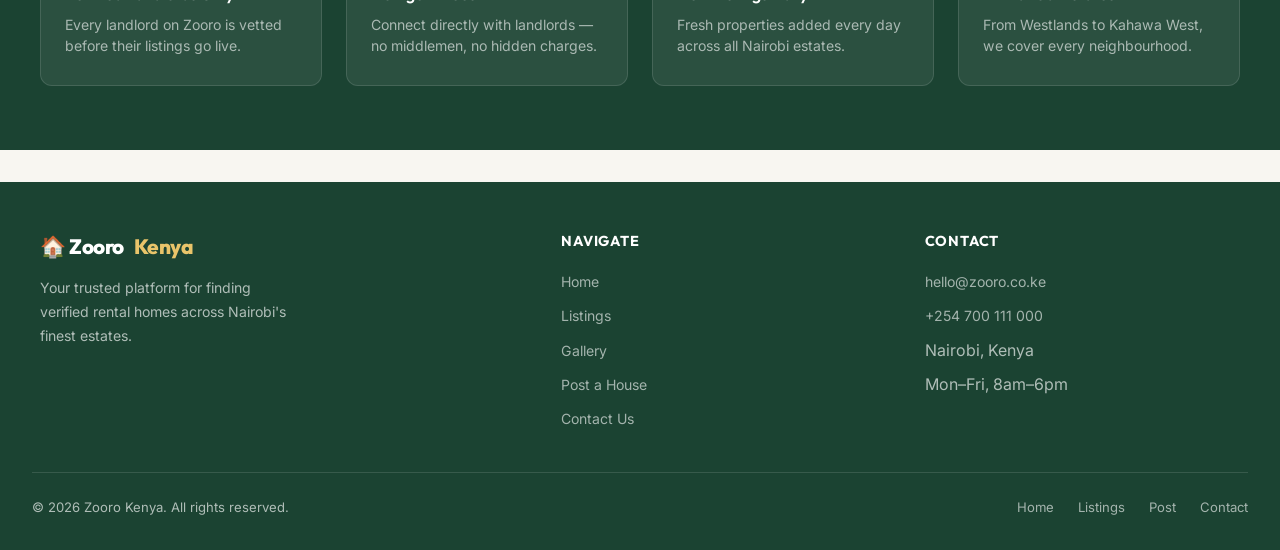
==== commit 8cebd8e5: "Add favicon link to index.html" ====
--- a/index.html
+++ b/index.html
@@ -5,6 +5,7 @@
   <meta name="viewport" content="width=device-width, initial-scale=1.0" />
   <title>Zooro — Find Your Home in Nairobi</title>
   <link rel="stylesheet" href="style.css" />
+  <link rel="icon" type="image/svg+xml" href="favicon.svg.txt">
   
 </head>
 <body>
--- a/style.css
+++ b/style.css
@@ -157,6 +157,40 @@
 }
 
 .nav-links a.nav-cta::after { display: none; }
+/* --- Brand Logo Styling --- */
+.brand-logo {
+  display: flex;
+  align-items: center;
+  gap: 10px;
+  text-decoration: none;
+  font-family: 'Poppins', 'Inter', sans-serif;
+  transition: opacity 0.2s ease;
+}
+
+.brand-logo:hover {
+  opacity: 0.9;
+}
+
+.logo-svg {
+  width: 38px;
+  height: 38px;
+  transition: transform 0.3s cubic-bezier(0.34, 1.56, 0.64, 1);
+}
+
+.brand-logo:hover .logo-svg {
+  transform: translateY(-2px) scale(1.05); /* Soft spring hover lift */
+}
+
+.brand-name {
+  font-size: 1.6rem;
+  font-weight: 800;
+  color: #0F172A; /* Slate navy */
+  letter-spacing: -0.5px;
+}
+
+.brand-dot {
+  color: #10B981; /* Matches emerald accent */
+}
 
 /* ============================================
    HERO SECTION (index.html)
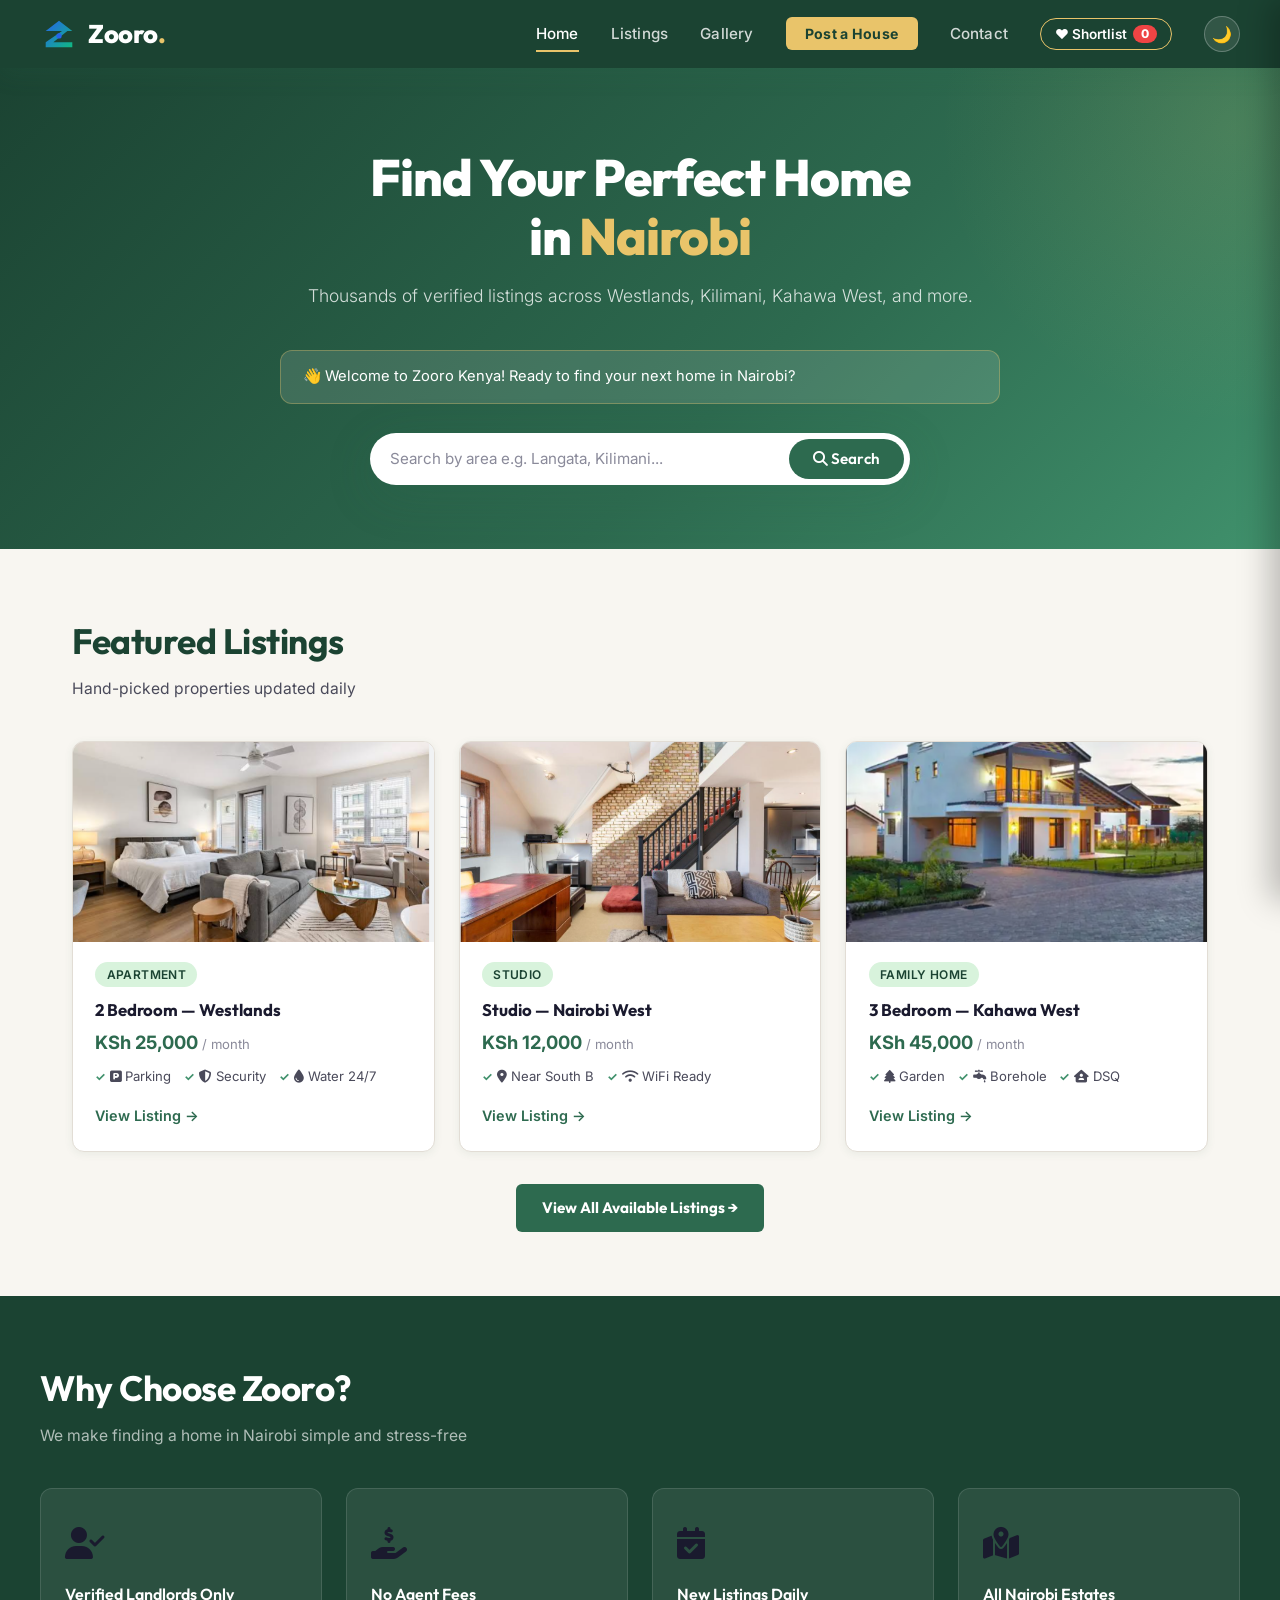
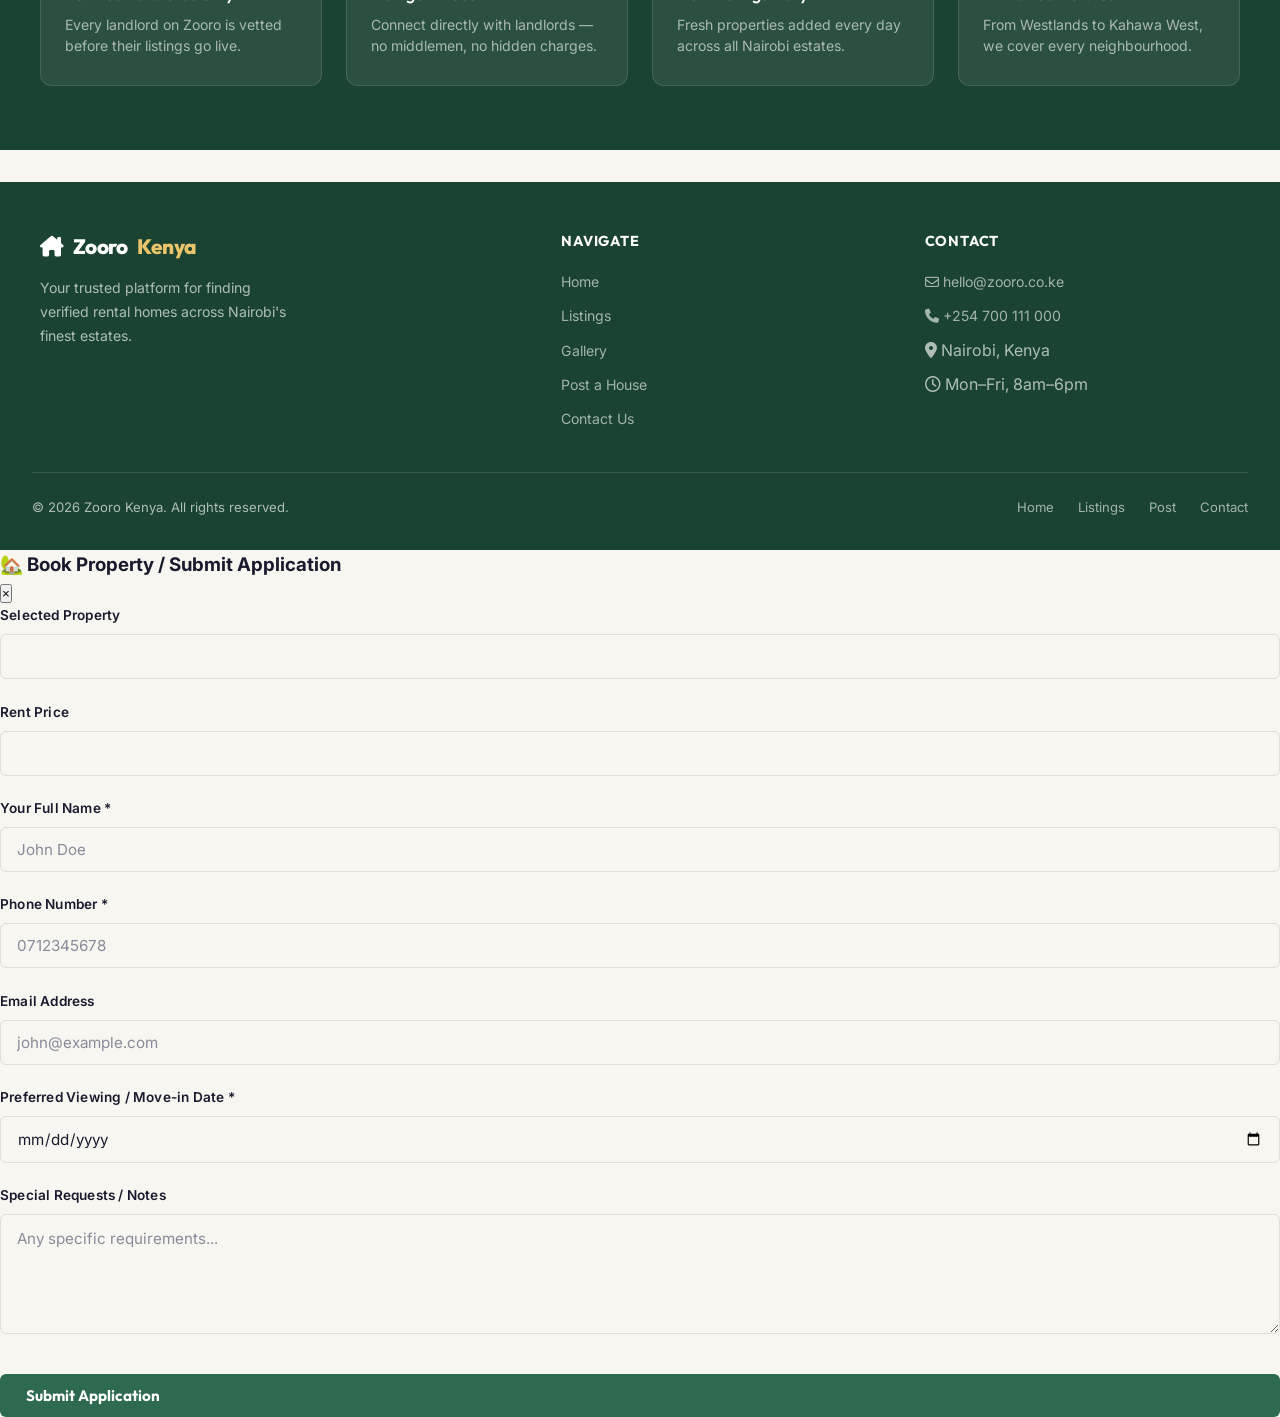
==== commit 97f8706e: "Integrate Font Awesome icons and update logo Added Font Awesome icons for improved UI elements and u" ====
--- a/index.html
+++ b/index.html
@@ -6,7 +6,8 @@
   <title>Zooro — Find Your Home in Nairobi</title>
   <link rel="stylesheet" href="style.css" />
   <link rel="icon" type="image/svg+xml" href="favicon.svg.txt">
-  
+  <!-- Font Awesome 6 Icons -->
+  <link rel="stylesheet" href="https://cdnjs.cloudflare.com/ajax/libs/font-awesome/6.5.1/css/all.min.css">
 </head>
 <body>
 
@@ -14,20 +15,18 @@
   <nav>
     <div class="nav-container">
       <a href="index.html" class="brand-logo">
-  <svg class="logo-svg" viewBox="0 0 100 100" xmlns="http://www.w3.org/2000/svg">
-    <defs>
-      <linearGradient id="zooroGradient" x1="0%" y1="0%" x2="100%" y2="100%">
-        <stop offset="0%" stop-color="#2563EB" /> <!-- Modern Indigo Blue -->
-        <stop offset="100%" stop-color="#10B981" /> <!-- Fresh Emerald Green -->
-      </linearGradient>
-    </defs>
-    <!-- Roof + Z-letter combined mark -->
-    <path d="M 15 42 L 50 15 L 85 42 L 72 42 L 35 72 L 85 72 L 85 85 L 15 85 L 15 72 L 58 42 Z" fill="url(#zooroGradient)" />
-    <!-- Accent Door/Location Pin element -->
-    <circle cx="50" cy="55" r="7" fill="#2563EB" />
-  </svg>
-  <span class="brand-name">Zooro<span class="brand-dot">.</span></span>
-</a>
+        <svg class="logo-svg" viewBox="0 0 100 100" xmlns="http://www.w3.org/2000/svg">
+          <defs>
+            <linearGradient id="zooroGradient" x1="0%" y1="0%" x2="100%" y2="100%">
+              <stop offset="0%" stop-color="#2563EB" />
+              <stop offset="100%" stop-color="#10B981" />
+            </linearGradient>
+          </defs>
+          <path d="M 15 42 L 50 15 L 85 42 L 72 42 L 35 72 L 85 72 L 85 85 L 15 85 L 15 72 L 58 42 Z" fill="url(#zooroGradient)" />
+          <circle cx="50" cy="55" r="7" fill="#2563EB" />
+        </svg>
+        <span class="brand-name">Zooro<span class="brand-dot">.</span></span>
+      </a>
       <ul class="nav-links">
         <li><a href="index.html" class="active">Home</a></li>
         <li><a href="listings.html">Listings</a></li>
@@ -45,7 +44,7 @@
       <p>Thousands of verified listings across Westlands, Kilimani, Kahawa West, and more.</p>
       <form class="search-bar" action="listings.html" method="get">
         <input type="text" name="area" placeholder="Search by area e.g. Langata, Kilimani..." />
-        <button type="submit">Search</button>
+        <button type="submit"><i class="fa-solid fa-magnifying-glass"></i> Search</button>
       </form>
     </div>
   </header>
@@ -63,9 +62,9 @@
           <h3>2 Bedroom — Westlands</h3>
           <p class="listing-price">KSh 25,000 <span>/ month</span></p>
           <ul class="listing-features">
-            <li>Parking</li>
-            <li>Security</li>
-            <li>Water 24/7</li>
+            <li><i class="fa-solid fa-square-parking"></i> Parking</li>
+            <li><i class="fa-solid fa-shield-halved"></i> Security</li>
+            <li><i class="fa-solid fa-droplet"></i> Water 24/7</li>
           </ul>
           <a href="listings.html" class="btn-view">View Listing →</a>
         </div>
@@ -78,8 +77,8 @@
           <h3>Studio — Nairobi West</h3>
           <p class="listing-price">KSh 12,000 <span>/ month</span></p>
           <ul class="listing-features">
-            <li>Near South B</li>
-            <li>WiFi Ready</li>
+            <li><i class="fa-solid fa-location-dot"></i> Near South B</li>
+            <li><i class="fa-solid fa-wifi"></i> WiFi Ready</li>
           </ul>
           <a href="listings.html" class="btn-view">View Listing →</a>
         </div>
@@ -92,9 +91,9 @@
           <h3>3 Bedroom — Kahawa West</h3>
           <p class="listing-price">KSh 45,000 <span>/ month</span></p>
           <ul class="listing-features">
-            <li>Garden</li>
-            <li>Borehole</li>
-            <li>DSQ</li>
+            <li><i class="fa-solid fa-tree"></i> Garden</li>
+            <li><i class="fa-solid fa-faucet-drip"></i> Borehole</li>
+            <li><i class="fa-solid fa-house-user"></i> DSQ</li>
           </ul>
           <a href="listings.html" class="btn-view">View Listing →</a>
         </div>
@@ -113,22 +112,22 @@
       <p class="section-subtitle">We make finding a home in Nairobi simple and stress-free</p>
       <div class="features-grid">
         <div class="feature-card">
-          <div class="feature-icon">✅</div>
+          <div class="feature-icon"><i class="fa-solid fa-user-check"></i></div>
           <h4>Verified Landlords Only</h4>
           <p>Every landlord on Zooro is vetted before their listings go live.</p>
         </div>
         <div class="feature-card">
-          <div class="feature-icon">🚫</div>
+          <div class="feature-icon"><i class="fa-solid fa-hand-holding-dollar"></i></div>
           <h4>No Agent Fees</h4>
           <p>Connect directly with landlords — no middlemen, no hidden charges.</p>
         </div>
         <div class="feature-card">
-          <div class="feature-icon">📅</div>
+          <div class="feature-icon"><i class="fa-solid fa-calendar-check"></i></div>
           <h4>New Listings Daily</h4>
           <p>Fresh properties added every day across all Nairobi estates.</p>
         </div>
         <div class="feature-card">
-          <div class="feature-icon">🗺️</div>
+          <div class="feature-icon"><i class="fa-solid fa-map-location-dot"></i></div>
           <h4>All Nairobi Estates</h4>
           <p>From Westlands to Kahawa West, we cover every neighbourhood.</p>
         </div>
@@ -140,7 +139,7 @@
   <footer>
     <div class="footer-inner">
       <div class="footer-brand">
-        <div class="nav-logo">🏠 Zooro<span style="color:var(--gold)">Kenya</span></div>
+        <div class="nav-logo"><i class="fa-solid fa-house-chimney"></i> Zooro<span style="color:var(--gold)">Kenya</span></div>
         <p>Your trusted platform for finding verified rental homes across Nairobi's finest estates.</p>
       </div>
       <div class="footer-col">
@@ -156,10 +155,10 @@
       <div class="footer-col">
         <h5>Contact</h5>
         <ul>
-          <li><a href="mailto:hello@zooro.co.ke">hello@zooro.co.ke</a></li>
-          <li><a href="tel:+254700111000">+254 700 111 000</a></li>
-          <li><span>Nairobi, Kenya</span></li>
-          <li><span>Mon–Fri, 8am–6pm</span></li>
+          <li><a href="mailto:hello@zooro.co.ke"><i class="fa-regular fa-envelope"></i> hello@zooro.co.ke</a></li>
+          <li><a href="tel:+254700111000"><i class="fa-solid fa-phone"></i> +254 700 111 000</a></li>
+          <li><span><i class="fa-solid fa-location-dot"></i> Nairobi, Kenya</span></li>
+          <li><span><i class="fa-regular fa-clock"></i> Mon–Fri, 8am–6pm</span></li>
         </ul>
       </div>
     </div>
--- a/style.css
+++ b/style.css
@@ -157,13 +157,14 @@
 }
 
 .nav-links a.nav-cta::after { display: none; }
+
 /* --- Brand Logo Styling --- */
 .brand-logo {
   display: flex;
   align-items: center;
   gap: 10px;
   text-decoration: none;
-  font-family: 'Poppins', 'Inter', sans-serif;
+  font-family: 'Outfit', 'Inter', sans-serif;
   transition: opacity 0.2s ease;
 }
 
@@ -178,18 +179,18 @@
 }
 
 .brand-logo:hover .logo-svg {
-  transform: translateY(-2px) scale(1.05); /* Soft spring hover lift */
+  transform: translateY(-2px) scale(1.05);
 }
 
 .brand-name {
   font-size: 1.6rem;
   font-weight: 800;
-  color: #0F172A; /* Slate navy */
+  color: #FFFFFF;
   letter-spacing: -0.5px;
 }
 
 .brand-dot {
-  color: #10B981; /* Matches emerald accent */
+  color: var(--gold);
 }
 
 /* ============================================
@@ -831,7 +832,7 @@
 }
 
 /* ============================================
-   GALLERY PAGE — CSS Flip Cards (SIGNATURE)
+   GALLERY PAGE — CSS Flip Cards
    ============================================ */
 .gallery-hero {
   background: linear-gradient(135deg, var(--green-dark), var(--green-mid));
@@ -862,11 +863,11 @@
   margin: 0 auto;
 }
 
-/* Flip Card */
 .flip-card {
   height: 320px;
   perspective: 1000px;
   cursor: pointer;
+  position: relative;
 }
 
 .flip-card-inner {
@@ -891,7 +892,6 @@
   overflow: hidden;
 }
 
-/* Front */
 .flip-card-front {
   background: var(--bg-card);
   box-shadow: var(--shadow-sm);
@@ -921,7 +921,6 @@
   color: var(--text-light);
 }
 
-/* Back */
 .flip-card-back {
   background: linear-gradient(145deg, var(--green-dark), var(--green-main));
   transform: rotateY(180deg);
@@ -1162,12 +1161,10 @@
   outline-offset: 3px;
 }
 
-
 /* ============================================
    JAVASCRIPT LAB ENHANCEMENTS
-   (styles for elements created by script.js)
    ============================================ */
- 
+
 /* --- Welcome banner (Home) --- */
 .js-welcome-banner {
   display: flex;
@@ -1184,9 +1181,9 @@
   font-size: 0.92rem;
   animation: fadeSlideDown 0.5s ease;
 }
- 
+
 .js-welcome-banner strong { color: var(--gold); }
- 
+
 .js-welcome-banner button {
   background: transparent;
   border: 1px solid rgba(255,255,255,0.4);
@@ -1198,19 +1195,19 @@
   transition: var(--transition);
   white-space: nowrap;
 }
- 
+
 .js-welcome-banner button:hover {
   background: var(--gold);
   color: var(--green-dark);
   border-color: var(--gold);
 }
- 
+
 @keyframes fadeSlideDown {
   from { opacity: 0; transform: translateY(-10px); }
   to   { opacity: 1; transform: translateY(0); }
 }
- 
-/* --- Theme toggle button (all pages) --- */
+
+/* --- Theme toggle button --- */
 #theme-toggle-btn {
   background: rgba(255,255,255,0.1);
   border: 1px solid rgba(255,255,255,0.25);
@@ -1225,14 +1222,14 @@
   justify-content: center;
   transition: var(--transition);
 }
- 
+
 #theme-toggle-btn:hover {
   background: var(--gold);
   border-color: var(--gold);
   transform: rotate(20deg);
 }
- 
-/* --- Dark theme: reuses the same design tokens the CSS lab defined --- */
+
+/* --- Dark theme --- */
 body.dark-theme {
   --bg:         #0F1A15;
   --bg-card:    #17261F;
@@ -1241,14 +1238,14 @@
   --text-light: #8AA398;
   --border:     #2A3B33;
 }
- 
+
 body.dark-theme .listing-tag { background: rgba(149,213,178,0.15); }
 body.dark-theme .form-group input,
 body.dark-theme .form-group select,
 body.dark-theme .form-group textarea { background: #10201A; color: var(--text-dark); }
 body.dark-theme .summary-table tbody tr:nth-child(even) { background: rgba(255,255,255,0.03); }
- 
-/* --- Back-to-top button (all pages) --- */
+
+/* --- Back-to-top button --- */
 #back-to-top {
   position: fixed;
   right: 1.5rem;
@@ -1269,21 +1266,21 @@
   transition: var(--transition);
   z-index: 999;
 }
- 
+
 #back-to-top.show {
   opacity: 1;
   visibility: visible;
   transform: translateY(0);
 }
- 
+
 #back-to-top:hover { background: var(--gold-dark); transform: translateY(-3px); }
- 
-/* --- Form validation states (Post a House / Contact) --- */
+
+/* --- Form validation states --- */
 .input-error {
   border-color: #D64545 !important;
   box-shadow: 0 0 0 3px rgba(214,69,69,0.12) !important;
 }
- 
+
 .field-error {
   display: block;
   color: #D64545;
@@ -1292,7 +1289,7 @@
   font-weight: 500;
   animation: fadeSlideDown 0.25s ease;
 }
- 
+
 /* --- Toast confirmation messages --- */
 .form-toast {
   position: fixed;
@@ -1307,22 +1304,20 @@
   font-size: 0.92rem;
   font-weight: 500;
   opacity: 0;
-  z-index: 2000;
+  z-index: 200000;
   transition: var(--transition);
   max-width: 90vw;
   text-align: center;
 }
- 
+
 .form-toast.error { background: #B23A3A; }
- 
+
 .form-toast.show {
   opacity: 1;
   transform: translate(-50%, 0);
 }
- 
+
 /* --- Gallery favourite button --- */
-.flip-card { position: relative; }
- 
 .favorite-btn {
   position: absolute;
   top: 10px;
@@ -1331,27 +1326,27 @@
   height: 36px;
   border-radius: 50%;
   border: none;
-  background: rgba(27,67,50,0.55);
+  background: rgba(27,67,50,0.75);
   color: #fff;
   font-size: 1.1rem;
   cursor: pointer;
   display: flex;
   align-items: center;
   justify-content: center;
-  z-index: 2;
-  transition: var(--transition);
-}
- 
-.favorite-btn:hover { background: rgba(27,67,50,0.85); transform: scale(1.1); }
-.favorite-btn.active { color: #FF5C5C; background: #fff; }
- 
+  z-index: 10;
+  transition: var(--transition);
+}
+
+.favorite-btn:hover { background: rgba(27,67,50,0.95); transform: scale(1.1); }
+.favorite-btn.active { color: #FF5C5C; background: #fff; box-shadow: var(--shadow-sm); }
+
 .favorites-counter {
   margin-top: 0.8rem;
   font-size: 0.92rem;
   color: rgba(255,255,255,0.75);
   font-weight: 500;
 }
- 
+
 /* --- Listings: expandable details panel --- */
 .details-panel {
   max-height: 0;
@@ -1362,7 +1357,7 @@
   color: var(--text-mid);
   line-height: 1.5;
 }
- 
+
 .details-panel.open {
   max-height: 200px;
   opacity: 1;
@@ -1370,7 +1365,7 @@
   padding-top: 0.8rem;
   border-top: 1px dashed var(--border);
 }
- 
+
 /* --- Listings: live filter result count --- */
 .filter-results-count {
   margin: -0.5rem 0 1.5rem;
@@ -1378,7 +1373,7 @@
   font-size: 0.9rem;
   font-weight: 500;
 }
- 
+
 /* ============================================
    POST/HUNT TOGGLE (post.html)
    ============================================ */
@@ -1429,9 +1424,7 @@
   box-shadow: var(--shadow-md);
 }
 
-.form-panel.hidden {
-  display: none;
-}
+.form-panel.hidden { display: none; }
 
 .hunt-badge {
   display: inline-block;
@@ -1451,3 +1444,258 @@
   text-transform: none;
   letter-spacing: 0;
 }
+
+/* ================================================================
+   RIGHT-SIDE SHORTLIST FLOATING BASKET & DRAWER
+   ================================================================ */
+
+/* Floating Basket Trigger Button (Fixed Right Side) */
+#shortlist-floating-btn {
+  position: fixed;
+  bottom: 85px;
+  right: 25px;
+  background: var(--green-dark);
+  color: #FFFFFF;
+  border: 2px solid var(--gold);
+  border-radius: 30px;
+  padding: 12px 20px;
+  font-family: var(--font-display);
+  font-size: 0.95rem;
+  font-weight: 700;
+  box-shadow: 0 8px 25px rgba(0, 0, 0, 0.25);
+  cursor: pointer;
+  z-index: 99990;
+  display: flex;
+  align-items: center;
+  gap: 8px;
+  transition: transform 0.2s ease, background-color 0.2s ease;
+}
+
+#shortlist-floating-btn:hover {
+  transform: translateY(-3px) scale(1.03);
+  background: var(--green-main);
+}
+
+.shortlist-badge {
+  background: #EF4444;
+  color: #FFFFFF;
+  font-size: 0.75rem;
+  font-weight: 800;
+  padding: 3px 8px;
+  border-radius: 12px;
+  line-height: 1;
+}
+
+/* Nav Link Button (Header optional shortcut) */
+#shortlist-nav-btn {
+  background: transparent;
+  border: 1px solid var(--gold);
+  color: #FFFFFF;
+  padding: 6px 14px;
+  border-radius: 20px;
+  font-family: var(--font-body);
+  font-weight: 600;
+  font-size: 0.85rem;
+  cursor: pointer;
+  display: flex;
+  align-items: center;
+  gap: 6px;
+  transition: var(--transition);
+}
+
+#shortlist-nav-btn:hover {
+  background: var(--gold);
+  color: var(--green-dark);
+}
+
+/* Backdrop Overlay */
+.shortlist-overlay {
+  position: fixed;
+  inset: 0;
+  background: rgba(15, 23, 42, 0.65);
+  backdrop-filter: blur(4px);
+  z-index: 99998;
+  opacity: 0;
+  pointer-events: none;
+  transition: opacity 0.3s ease;
+}
+
+.shortlist-overlay.active {
+  opacity: 1;
+  pointer-events: auto;
+}
+
+/* Slide-out Drawer Panel (Cart Basket) */
+.shortlist-drawer {
+  position: fixed;
+  top: 0;
+  right: 0;
+  width: 100%;
+  max-width: 390px;
+  height: 100vh;
+  background: var(--bg-card);
+  color: var(--text-dark);
+  box-shadow: -10px 0 30px rgba(0, 0, 0, 0.25);
+  z-index: 99999;
+  transform: translateX(100%);
+  transition: transform 0.35s cubic-bezier(0.16, 1, 0.3, 1);
+  display: flex;
+  flex-direction: column;
+}
+
+.shortlist-drawer.open {
+  transform: translateX(0);
+}
+
+/* Drawer Header */
+.shortlist-header {
+  padding: 20px;
+  border-bottom: 1px solid var(--border);
+  display: flex;
+  justify-content: space-between;
+  align-items: center;
+  background: var(--green-dark);
+  color: #FFFFFF;
+}
+
+.shortlist-header h3 {
+  margin: 0;
+  font-family: var(--font-display);
+  font-size: 1.25rem;
+  display: flex;
+  align-items: center;
+  gap: 8px;
+  color: #FFFFFF;
+}
+
+.shortlist-close-btn {
+  background: none;
+  border: none;
+  font-size: 1.8rem;
+  line-height: 1;
+  cursor: pointer;
+  color: rgba(255, 255, 255, 0.75);
+  transition: color 0.2s;
+}
+
+.shortlist-close-btn:hover {
+  color: var(--gold);
+}
+
+/* Drawer Body */
+.shortlist-body {
+  flex: 1;
+  overflow-y: auto;
+  padding: 16px;
+  display: flex;
+  flex-direction: column;
+  gap: 12px;
+}
+
+.shortlist-empty {
+  text-align: center;
+  color: var(--text-mid);
+  margin: auto 0;
+  padding: 20px;
+}
+
+.shortlist-empty strong {
+  display: block;
+  font-size: 1.1rem;
+  color: var(--text-dark);
+  margin-bottom: 6px;
+}
+
+.shortlist-empty p {
+  font-size: 0.9rem;
+  margin: 0;
+}
+
+/* Saved Item Cards in Drawer */
+.shortlist-item {
+  display: flex;
+  gap: 12px;
+  align-items: center;
+  padding: 10px;
+  background: var(--bg);
+  border-radius: var(--radius-md);
+  border: 1px solid var(--border);
+}
+
+.shortlist-item img {
+  width: 70px;
+  height: 70px;
+  object-fit: cover;
+  border-radius: var(--radius-sm);
+  flex-shrink: 0;
+}
+
+.shortlist-item-info {
+  flex: 1;
+  min-width: 0;
+}
+
+.shortlist-item-info h4 {
+  margin: 0 0 4px 0;
+  font-family: var(--font-display);
+  font-size: 0.95rem;
+  font-weight: 700;
+  color: var(--text-dark);
+  white-space: nowrap;
+  overflow: hidden;
+  text-overflow: ellipsis;
+}
+
+.shortlist-item-info p {
+  margin: 0;
+  font-size: 0.88rem;
+  color: var(--green-main);
+  font-weight: 700;
+}
+
+.shortlist-remove-btn {
+  background: none;
+  border: none;
+  color: #EF4444;
+  cursor: pointer;
+  padding: 6px;
+  font-size: 1.3rem;
+  line-height: 1;
+  opacity: 0.8;
+  transition: opacity 0.2s;
+}
+
+.shortlist-remove-btn:hover {
+  opacity: 1;
+}
+
+/* Drawer Footer */
+.shortlist-footer {
+  padding: 16px 20px;
+  border-top: 1px solid var(--border);
+  background: var(--bg);
+}
+
+.btn-shortlist-action {
+  width: 100%;
+  padding: 12px;
+  background: var(--green-main);
+  color: #FFFFFF;
+  border: none;
+  border-radius: var(--radius-sm);
+  font-family: var(--font-display);
+  font-size: 0.95rem;
+  font-weight: 700;
+  cursor: pointer;
+  transition: background 0.2s;
+}
+
+.btn-shortlist-action:hover {
+  background: var(--green-dark);
+}
+
+.btn-shortlist-action:disabled {
+  background: var(--border);
+  color: var(--text-light);
+  cursor: not-allowed;
+}
